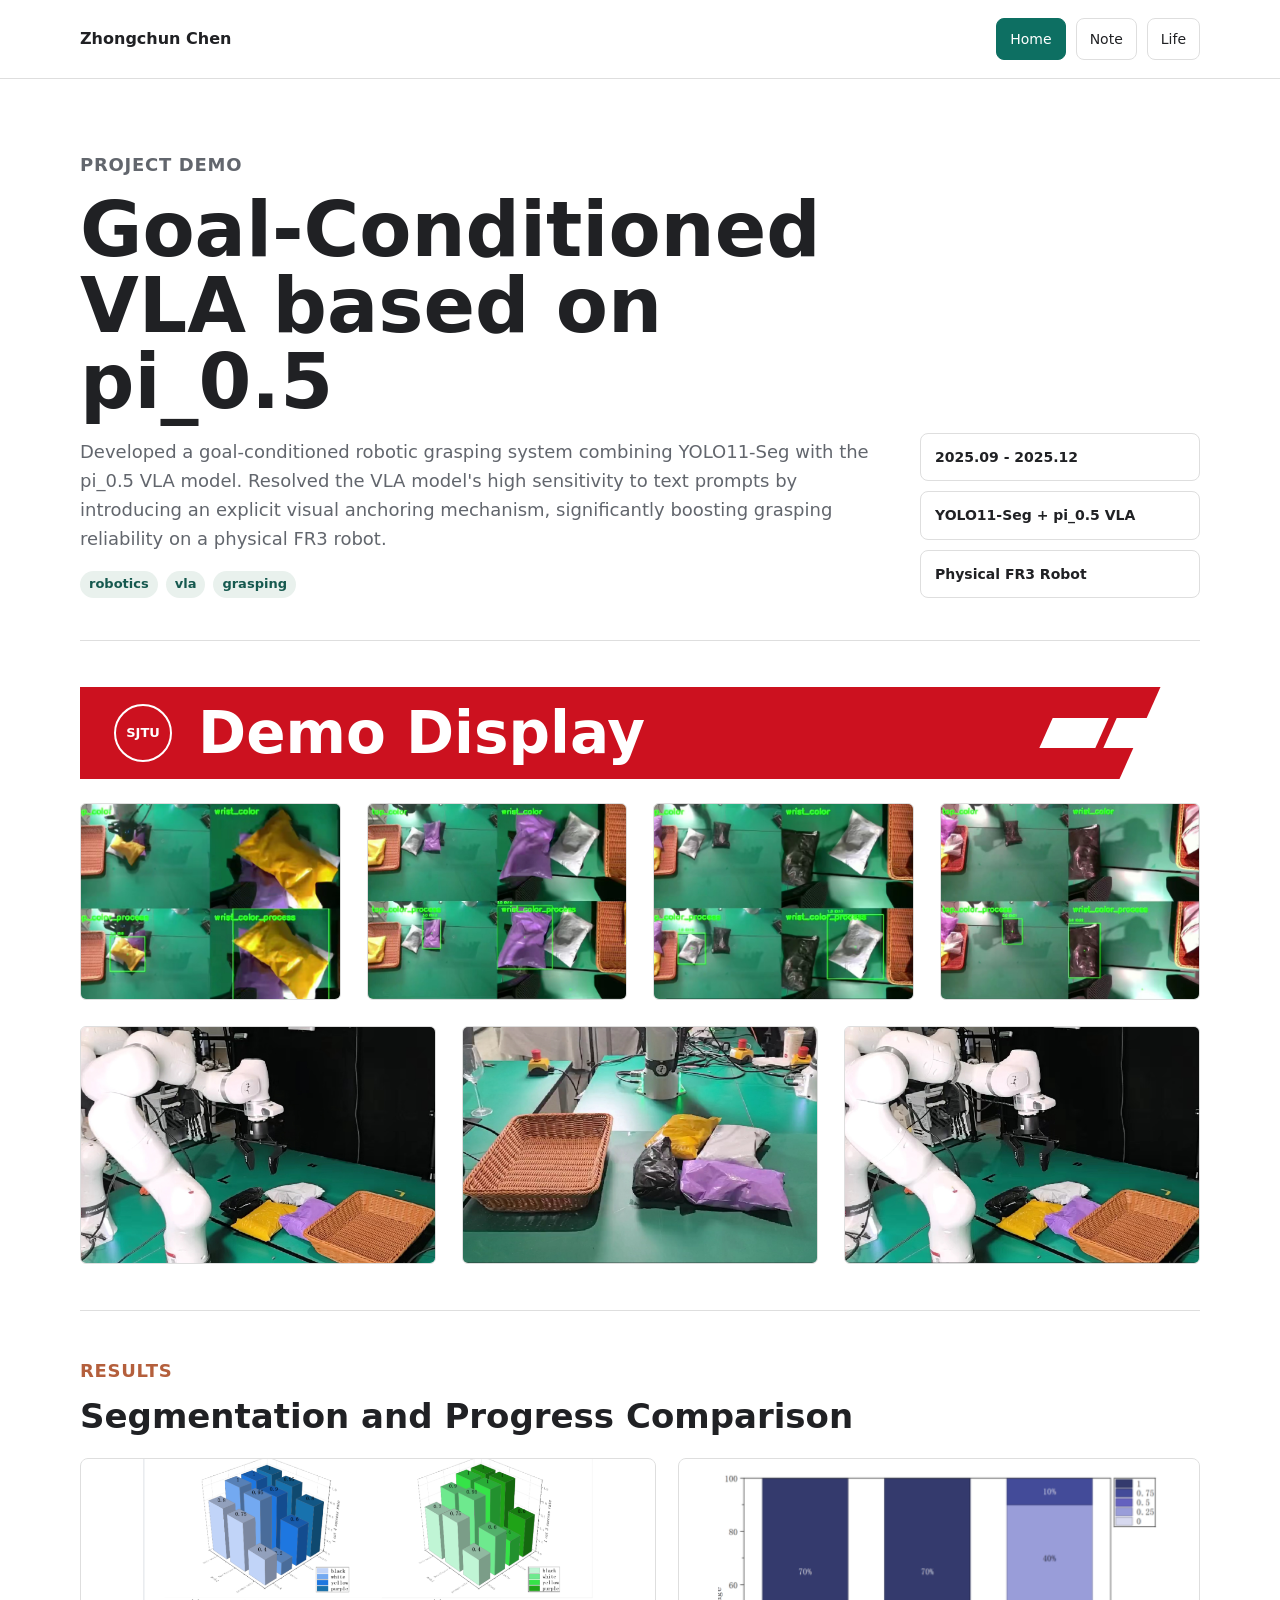
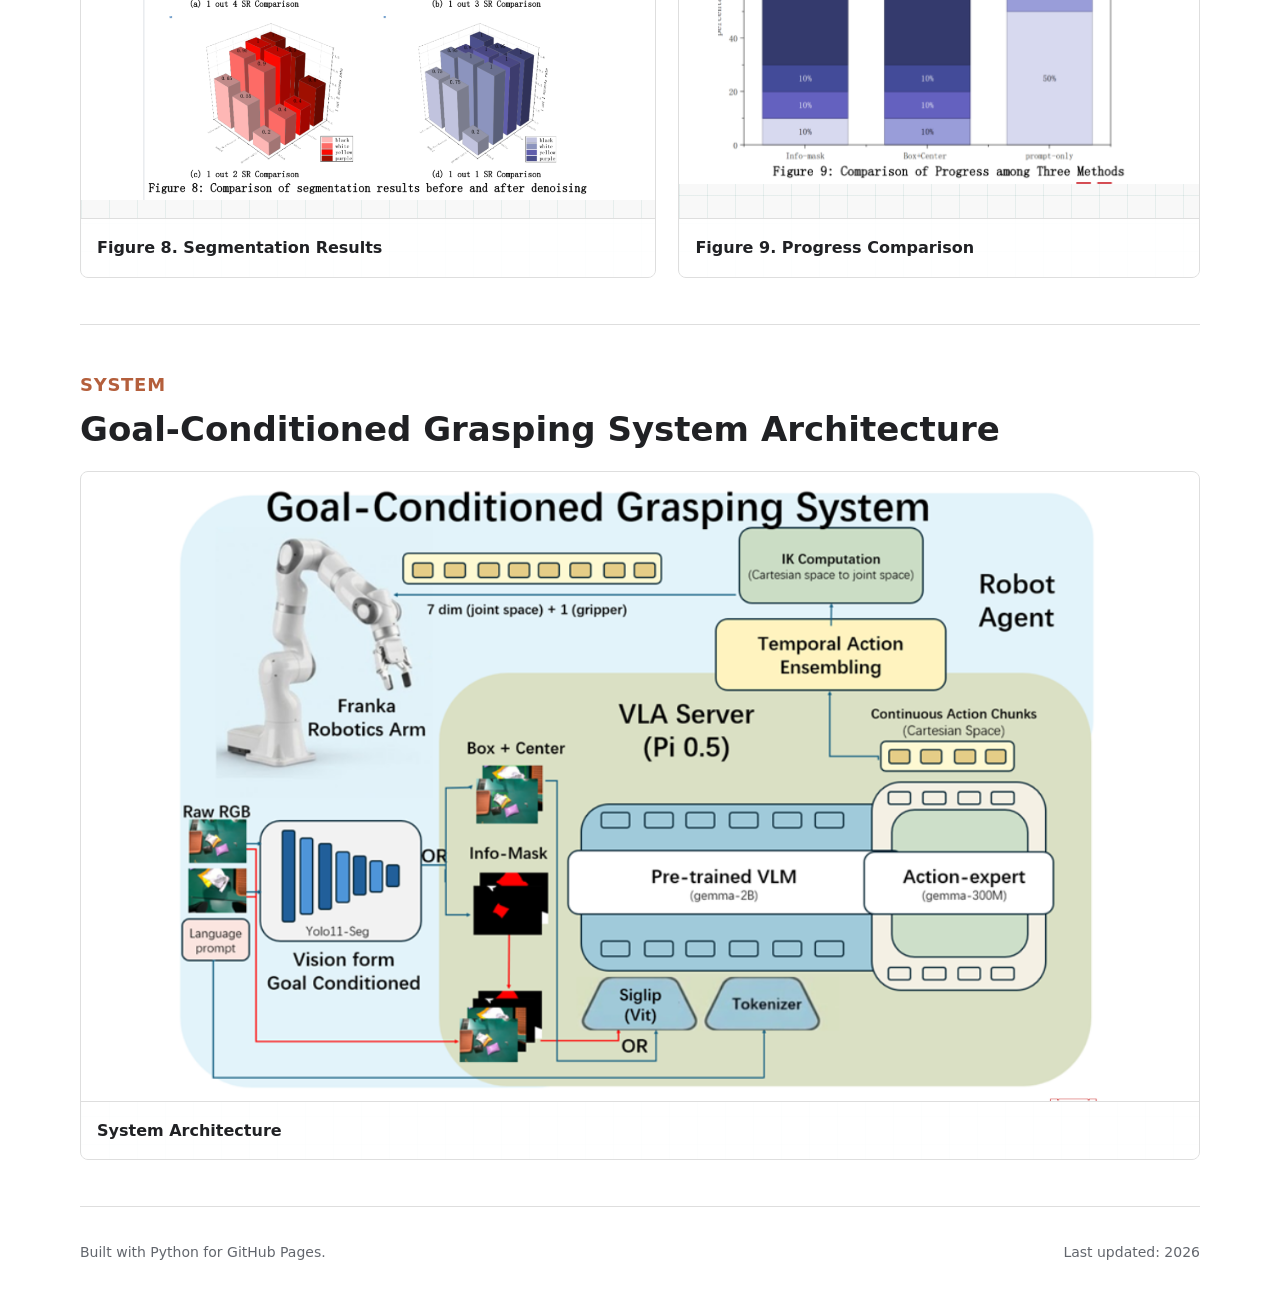
==== reliable_grasp/index.html @ bdb3bb01 "note + reliable_grasp demo" ====
<!DOCTYPE html>
<html lang="en">
<head>
  <meta charset="UTF-8">
  <meta name="viewport" content="width=device-width, initial-scale=1.0">
  <meta name="description" content="Zhongchun Chen personal academic homepage">
  <title>Reliable Grasp | Zhongchun Chen</title>
  <link rel="stylesheet" href="../assets/style.css">
</head>
<body>
  <header class="topbar">
    <a class="brand" href="../index.html">Zhongchun Chen</a>
    <nav><a class="active" href="../index.html">Home</a><a class="" href="../notes.html">Note</a><a class="" href="../life.html">Life</a></nav>
  </header>
  <main>
    
<section class="reliable-hero">
  <div>
    <p class="eyebrow">Project Demo</p>
    <h1>Goal-Conditioned VLA based on pi_0.5</h1>
    <p>Developed a goal-conditioned robotic grasping system combining YOLO11-Seg with the pi_0.5 VLA model. Resolved the VLA model&#x27;s high sensitivity to text prompts by introducing an explicit visual anchoring mechanism, significantly boosting grasping reliability on a physical FR3 robot.</p>
    <div class="item-row"><span class="tag">robotics</span><span class="tag">vla</span><span class="tag">grasping</span></div>
  </div>
  <div class="project-facts" aria-label="Project facts">
    <span>2025.09 - 2025.12</span>
    <span>YOLO11-Seg + pi_0.5 VLA</span>
    <span>Physical FR3 Robot</span>
  </div>
</section>
<section class="demo-showcase">
  <div class="showcase-banner">
    <div class="seal">SJTU</div>
    <h2>Demo Display</h2>
    <div class="banner-mark" aria-hidden="true"><span></span><span></span></div>
  </div>
  <div class="demo-grid">
<article class="demo-card">
  <video class="autoplay-demo" autoplay loop muted playsinline preload="auto" poster="../assets/content/projects/reliable_grasp/demo_01.jpg?v=2" aria-label="Top-view yellow target">
    <source src="../assets/content/projects/reliable_grasp/demo_01.mp4?v=2" type="video/mp4">
    Your browser does not support the video tag.
  </video>
</article>

<article class="demo-card">
  <video class="autoplay-demo" autoplay loop muted playsinline preload="auto" poster="../assets/content/projects/reliable_grasp/demo_02.jpg?v=2" aria-label="Top-view blue target">
    <source src="../assets/content/projects/reliable_grasp/demo_02.mp4?v=2" type="video/mp4">
    Your browser does not support the video tag.
  </video>
</article>

<article class="demo-card">
  <video class="autoplay-demo" autoplay loop muted playsinline preload="auto" poster="../assets/content/projects/reliable_grasp/demo_03.jpg?v=2" aria-label="Top-view white target">
    <source src="../assets/content/projects/reliable_grasp/demo_03.mp4?v=2" type="video/mp4">
    Your browser does not support the video tag.
  </video>
</article>

<article class="demo-card">
  <video class="autoplay-demo" autoplay loop muted playsinline preload="auto" poster="../assets/content/projects/reliable_grasp/demo_04.jpg?v=2" aria-label="Top-view black target">
    <source src="../assets/content/projects/reliable_grasp/demo_04.mp4?v=2" type="video/mp4">
    Your browser does not support the video tag.
  </video>
</article>

<article class="demo-card">
  <video class="autoplay-demo" autoplay loop muted playsinline preload="auto" poster="../assets/content/projects/reliable_grasp/demo_05.jpg?v=2" aria-label="FR3 grasping scene A">
    <source src="../assets/content/projects/reliable_grasp/demo_05.mp4?v=2" type="video/mp4">
    Your browser does not support the video tag.
  </video>
</article>

<article class="demo-card">
  <video class="autoplay-demo" autoplay loop muted playsinline preload="auto" poster="../assets/content/projects/reliable_grasp/demo_06.jpg?v=2" aria-label="FR3 grasping scene B">
    <source src="../assets/content/projects/reliable_grasp/demo_06.mp4?v=2" type="video/mp4">
    Your browser does not support the video tag.
  </video>
</article>

<article class="demo-card">
  <video class="autoplay-demo" autoplay loop muted playsinline preload="auto" poster="../assets/content/projects/reliable_grasp/demo_07.jpg?v=2" aria-label="Full workspace scene">
    <source src="../assets/content/projects/reliable_grasp/demo_07.mp4?v=2" type="video/mp4">
    Your browser does not support the video tag.
  </video>
</article>
</div>
</section>
<section class="result-section">
  <div class="section-heading compact">
    <p class="eyebrow">Results</p>
    <h2>Segmentation and Progress Comparison</h2>
  </div>
  <div class="result-grid">
    <figure class="figure-placeholder large">
      <img src="../assets/content/projects/reliable_grasp/chart_segmentation.png" alt="Segmentation result comparison chart" onerror="this.hidden=true">
      <figcaption>
        <strong>Figure 8. Segmentation Results</strong>
      </figcaption>
    </figure>
    <figure class="figure-placeholder">
      <img src="../assets/content/projects/reliable_grasp/chart_progress.png" alt="Progress comparison chart" onerror="this.hidden=true">
      <figcaption>
        <strong>Figure 9. Progress Comparison</strong>
      </figcaption>
    </figure>
  </div>
</section>
<section class="architecture-section">
  <div class="section-heading compact">
    <p class="eyebrow">System</p>
    <h2>Goal-Conditioned Grasping System Architecture</h2>
  </div>
  <figure class="figure-placeholder architecture-figure">
    <img src="../assets/content/projects/reliable_grasp/system_architecture.png" alt="Goal-conditioned grasping system architecture" onerror="this.hidden=true">
    <figcaption>
      <strong>System Architecture</strong>
    </figcaption>
  </figure>
</section>
<script>
  const playDemos = () => {
    document.querySelectorAll('.autoplay-demo').forEach((video) => {
      video.muted = true;
      video.loop = true;
      video.playsInline = true;
      video.play().catch(() => {});
    });
  };
  document.addEventListener('DOMContentLoaded', playDemos);
  window.addEventListener('load', playDemos);
</script>

  </main>
  <footer>
    <span>Built with Python for GitHub Pages.</span>
    <span>Last updated: 2026</span>
  </footer>
</body>
</html>
---- assets/style.css ----
:root {
  --bg: #ffffff;
  --surface: #ffffff;
  --ink: #202124;
  --muted: #62666d;
  --line: #dedede;
  --accent: #0d6f62;
  --accent-ink: #ffffff;
  --warm: #b45f3c;
  --shadow: none;
}

* {
  box-sizing: border-box;
}

body {
  margin: 0;
  background: #ffffff;
  color: var(--ink);
  font-family: Inter, ui-sans-serif, system-ui, -apple-system, BlinkMacSystemFont, "Segoe UI", sans-serif;
  line-height: 1.6;
}

a {
  color: inherit;
  text-decoration: none;
}

.topbar {
  position: sticky;
  top: 0;
  z-index: 10;
  display: flex;
  align-items: center;
  justify-content: space-between;
  gap: 24px;
  padding: 18px max(24px, calc((100vw - 1120px) / 2));
  background: rgba(255, 255, 255, 0.94);
  border-bottom: 1px solid var(--line);
  backdrop-filter: blur(16px);
}

.brand {
  font-weight: 750;
  letter-spacing: 0;
}

nav {
  display: flex;
  gap: 10px;
  flex-wrap: wrap;
  justify-content: flex-end;
}

nav a,
.button,
.filter-button {
  border: 1px solid var(--line);
  border-radius: 8px;
  padding: 9px 13px;
  font-size: 14px;
  background: #ffffff;
}

nav a.active,
.button.primary,
.filter-button.active {
  background: var(--accent);
  border-color: var(--accent);
  color: var(--accent-ink);
}

main,
footer {
  width: min(1120px, calc(100% - 48px));
  margin: 0 auto;
}

.hero {
  min-height: 520px;
  display: grid;
  grid-template-columns: minmax(260px, 0.55fr) minmax(0, 1.45fr);
  gap: 46px;
  align-items: center;
  padding: 52px 0 42px;
}

.hero-copy h1 {
  margin: 0;
  font-size: clamp(34px, 5vw, 58px);
  line-height: 1.05;
  letter-spacing: 0;
}

.page-hero h1 {
  margin: 0;
  font-size: clamp(42px, 7vw, 92px);
  line-height: 0.96;
  letter-spacing: 0;
}

.intro,
.page-hero p {
  max-width: 760px;
  color: var(--muted);
  font-size: 18px;
}

.contact-line {
  margin: 14px 0 0;
  color: var(--ink);
  font-size: 15px;
  font-weight: 650;
}

.contact-line a {
  color: var(--accent);
}

.eyebrow {
  margin: 0 0 12px;
  color: var(--warm);
  font-size: 18px;
  font-weight: 760;
  letter-spacing: 0.04em;
  text-transform: uppercase;
}

.actions {
  display: flex;
  flex-wrap: wrap;
  gap: 10px;
  margin-top: 28px;
}

.hero-details {
  display: grid;
  grid-template-columns: repeat(2, minmax(0, 1fr));
  gap: 14px;
  margin-top: 22px;
}

.hero-details section {
  min-height: 128px;
  padding: 16px;
  border: 1px solid var(--line);
  border-radius: 8px;
  background: #ffffff;
}

.hero-details h2 {
  margin: 2px 0 6px;
  font-size: 17px;
  line-height: 1.25;
}

.hero-details p {
  margin: 0;
  color: var(--muted);
  font-size: 14px;
}

.hero-details span,
.mini-label {
  color: var(--warm);
  font-size: 12px;
  font-weight: 760;
}

.button {
  display: inline-flex;
  align-items: center;
  justify-content: center;
  min-height: 42px;
  font-weight: 650;
}

.profile-panel {
  background: var(--surface);
  border: 1px solid var(--line);
  border-radius: 8px;
  overflow: hidden;
}

.profile-panel img {
  display: block;
  width: 100%;
  aspect-ratio: 1 / 1;
  object-fit: cover;
  border-bottom: 1px solid var(--line);
  background: #ffffff;
}

.profile-panel div {
  padding: 20px;
}

.profile-panel ul {
  margin: 12px 0 0;
  padding-left: 18px;
  color: var(--muted);
}

.section,
.split-section,
.page-hero,
.filters,
.collection-grid {
  padding: 52px 0;
  border-top: 1px solid var(--line);
}

.collection-list {
  padding-top: 26px;
}

.note-item[hidden] {
  display: none;
}

.section-heading {
  display: flex;
  justify-content: space-between;
  align-items: end;
  gap: 24px;
  margin-bottom: 22px;
}

.section-heading h2 {
  margin: 0;
  font-size: 34px;
  line-height: 1.1;
}

.section-heading.compact {
  display: block;
}

.stack {
  display: grid;
  gap: 16px;
}

.media-item {
  display: grid;
  grid-template-columns: 270px minmax(0, 1fr);
  gap: 24px;
  padding: 18px;
  background: var(--surface);
  border: 1px solid var(--line);
  border-radius: 8px;
}

.media-item img {
  width: 100%;
  aspect-ratio: 16 / 10;
  object-fit: cover;
  border-radius: 6px;
  border: 1px solid var(--line);
}

.media-item h3,
.timeline-item h3,
.collection-card h2 {
  margin: 4px 0 8px;
  line-height: 1.25;
}

.media-item h3 a:hover {
  color: var(--accent);
}

.media-item p,
.timeline-item p,
.collection-card p {
  margin: 0;
  color: var(--muted);
}

.item-meta,
.date {
  color: var(--warm);
  font-size: 13px;
  font-weight: 720;
}

.item-row {
  display: flex;
  flex-wrap: wrap;
  gap: 8px;
  margin-top: 14px;
}

.tag {
  display: inline-flex;
  align-items: center;
  min-height: 26px;
  padding: 3px 9px;
  border-radius: 999px;
  background: #e9f1ed;
  color: #16594f;
  font-size: 13px;
  font-weight: 620;
}

.text-link {
  color: var(--accent);
  font-weight: 720;
}

.split-section {
  display: grid;
  grid-template-columns: repeat(2, minmax(0, 1fr));
  gap: 42px;
}

.timeline {
  display: grid;
  gap: 14px;
}

.timeline-item {
  display: grid;
  grid-template-columns: 118px minmax(0, 1fr);
  gap: 18px;
  padding: 18px 0;
  border-top: 1px solid var(--line);
}

.subtitle {
  color: var(--ink);
  font-weight: 650;
}

.page-hero {
  padding-top: 82px;
}

.filters {
  position: relative;
  padding-bottom: 24px;
}

.filter-button {
  cursor: pointer;
}

.filter-summary {
  display: flex;
  align-items: center;
  flex-wrap: wrap;
  gap: 10px;
}

.filter-summary span {
  color: var(--muted);
  font-size: 14px;
}

.filter-toggle {
  min-height: 42px;
  padding: 9px 14px;
  border: 1px solid var(--accent);
  border-radius: 8px;
  background: var(--accent);
  color: var(--accent-ink);
  cursor: pointer;
  font-size: 14px;
  font-weight: 720;
}

.filter-panel {
  position: absolute;
  z-index: 8;
  top: 104px;
  left: 0;
  width: min(760px, 100%);
  max-height: 360px;
  overflow-y: auto;
  padding: 16px;
  border: 1px solid var(--line);
  border-radius: 8px;
  background: #ffffff;
  box-shadow: 0 18px 45px rgba(32, 33, 36, 0.12);
}

.filter-group {
  display: grid;
  grid-template-columns: 34px minmax(0, 1fr);
  gap: 10px;
  padding: 10px 0;
  border-top: 1px solid var(--line);
}

.filter-group:first-child {
  border-top: 0;
  padding-top: 0;
}

.filter-letter {
  color: var(--warm);
  font-size: 13px;
  font-weight: 820;
}

.filter-options {
  display: flex;
  flex-wrap: wrap;
  gap: 8px;
}

.reset-filter {
  min-height: 36px;
}

.collection-grid {
  display: grid;
  grid-template-columns: repeat(2, minmax(0, 1fr));
  gap: 16px;
  padding-top: 28px;
}

.collection-card {
  min-height: 210px;
  padding: 22px;
  background: var(--surface);
  border: 1px solid var(--line);
  border-radius: 8px;
}

footer {
  display: flex;
  justify-content: space-between;
  gap: 18px;
  padding: 34px 0 46px;
  color: var(--muted);
  font-size: 14px;
  border-top: 1px solid var(--line);
}

.content-page {
  width: min(860px, calc(100% - 48px));
  padding: 48px 0 72px;
}

.content-body {
  margin-top: 28px;
}

.content-body h1,
.content-body h2,
.content-body h3 {
  line-height: 1.2;
}

.content-body p,
.content-body li {
  color: var(--ink);
  font-size: 17px;
}

.content-body img {
  max-width: 100%;
  border: 1px solid var(--line);
  border-radius: 8px;
}

.content-body pre {
  overflow-x: auto;
  padding: 16px;
  border: 1px solid var(--line);
  border-radius: 8px;
  background: #f7f7f7;
}

.project-hero {
  padding-bottom: 38px;
}

.reliable-hero {
  display: grid;
  grid-template-columns: minmax(0, 1fr) 280px;
  gap: 34px;
  align-items: end;
  padding: 72px 0 42px;
}

.reliable-hero h1 {
  max-width: 920px;
  margin: 0;
  font-size: clamp(40px, 6vw, 76px);
  line-height: 1;
  letter-spacing: 0;
}

.reliable-hero p {
  max-width: 820px;
  color: var(--muted);
  font-size: 18px;
}

.project-facts {
  display: grid;
  gap: 10px;
}

.project-facts span {
  display: block;
  padding: 12px 14px;
  border: 1px solid var(--line);
  border-radius: 8px;
  color: var(--ink);
  font-size: 14px;
  font-weight: 720;
  background: #ffffff;
}

.demo-showcase,
.result-section,
.architecture-section {
  padding: 46px 0;
  border-top: 1px solid var(--line);
}

.showcase-banner {
  position: relative;
  display: flex;
  align-items: center;
  gap: 26px;
  min-height: 92px;
  margin-bottom: 24px;
  padding: 16px 34px;
  overflow: hidden;
  color: #ffffff;
  background: #cc111f;
}

.showcase-banner::after {
  content: "";
  position: absolute;
  right: -32px;
  top: 0;
  width: 92px;
  height: 100%;
  background: #ffffff;
  transform: skewX(-24deg);
}

.showcase-banner h2 {
  position: relative;
  z-index: 1;
  margin: 0;
  font-size: clamp(34px, 5vw, 58px);
  line-height: 1;
}

.seal {
  position: relative;
  z-index: 1;
  display: grid;
  place-items: center;
  width: 58px;
  height: 58px;
  border: 2px solid #ffffff;
  border-radius: 50%;
  font-size: 13px;
  font-weight: 820;
}

.banner-mark {
  position: relative;
  z-index: 1;
  display: flex;
  gap: 8px;
  margin-left: auto;
}

.banner-mark span {
  display: block;
  width: 56px;
  height: 30px;
  background: #ffffff;
  transform: skewX(-24deg);
}

.demo-grid {
  display: grid;
  grid-template-columns: repeat(12, minmax(0, 1fr));
  gap: 26px;
}

.demo-card {
  position: relative;
  min-height: 188px;
  overflow: hidden;
  border: 1px solid var(--line);
  border-radius: 6px;
  background: #f7f7f7;
}

.demo-card:nth-child(-n+4) {
  grid-column: span 3;
}

.demo-card:nth-child(n+5) {
  grid-column: span 4;
  min-height: 236px;
}

.demo-card video {
  display: block;
  width: 100%;
  height: 100%;
  min-height: inherit;
  object-fit: cover;
  background: #000000;
}

.figure-placeholder code {
  max-width: 100%;
  overflow-wrap: anywhere;
  color: var(--muted);
  font-size: 12px;
}

.result-grid {
  display: grid;
  grid-template-columns: minmax(0, 1.05fr) minmax(320px, 0.95fr);
  gap: 22px;
}

.figure-placeholder {
  position: relative;
  display: grid;
  min-height: 340px;
  margin: 0;
  overflow: hidden;
  border: 1px solid var(--line);
  border-radius: 8px;
  background: #f8f8f8;
}

.figure-placeholder.large {
  min-height: 420px;
}

.architecture-figure {
  min-height: 500px;
}

.figure-placeholder::before {
  content: "";
  position: absolute;
  inset: 0;
  background:
    linear-gradient(90deg, rgba(13, 111, 98, 0.08) 1px, transparent 1px),
    linear-gradient(rgba(13, 111, 98, 0.08) 1px, transparent 1px);
  background-size: 28px 28px;
}

.figure-placeholder img {
  position: relative;
  z-index: 1;
  aspect-ratio: 16 / 9;
  width: 100%;
  height: 100%;
  object-fit: contain;
  background: #ffffff;
}

.figure-placeholder figcaption {
  position: relative;
  z-index: 2;
  align-self: end;
  display: grid;
  gap: 4px;
  padding: 16px;
  border-top: 1px solid var(--line);
  background: rgba(255, 255, 255, 0.94);
}

.figure-placeholder figcaption strong {
  color: var(--ink);
  font-size: 16px;
}

@media (max-width: 820px) {
  .topbar {
    align-items: flex-start;
    flex-direction: column;
  }

  nav {
    justify-content: flex-start;
  }

  .hero,
  .media-item,
  .hero-details,
  .split-section,
  .collection-grid,
  .timeline-item,
  .reliable-hero,
  .result-grid {
    grid-template-columns: 1fr;
  }

  .hero {
    min-height: auto;
    padding-top: 42px;
  }

  .section-heading {
    display: block;
  }

  .filter-panel {
    position: static;
    width: 100%;
    margin-top: 12px;
  }

  .demo-card:nth-child(n) {
    grid-column: span 12;
  }

  .showcase-banner {
    padding: 16px 18px;
  }

  .banner-mark {
    display: none;
  }

  footer {
    flex-direction: column;
  }
}
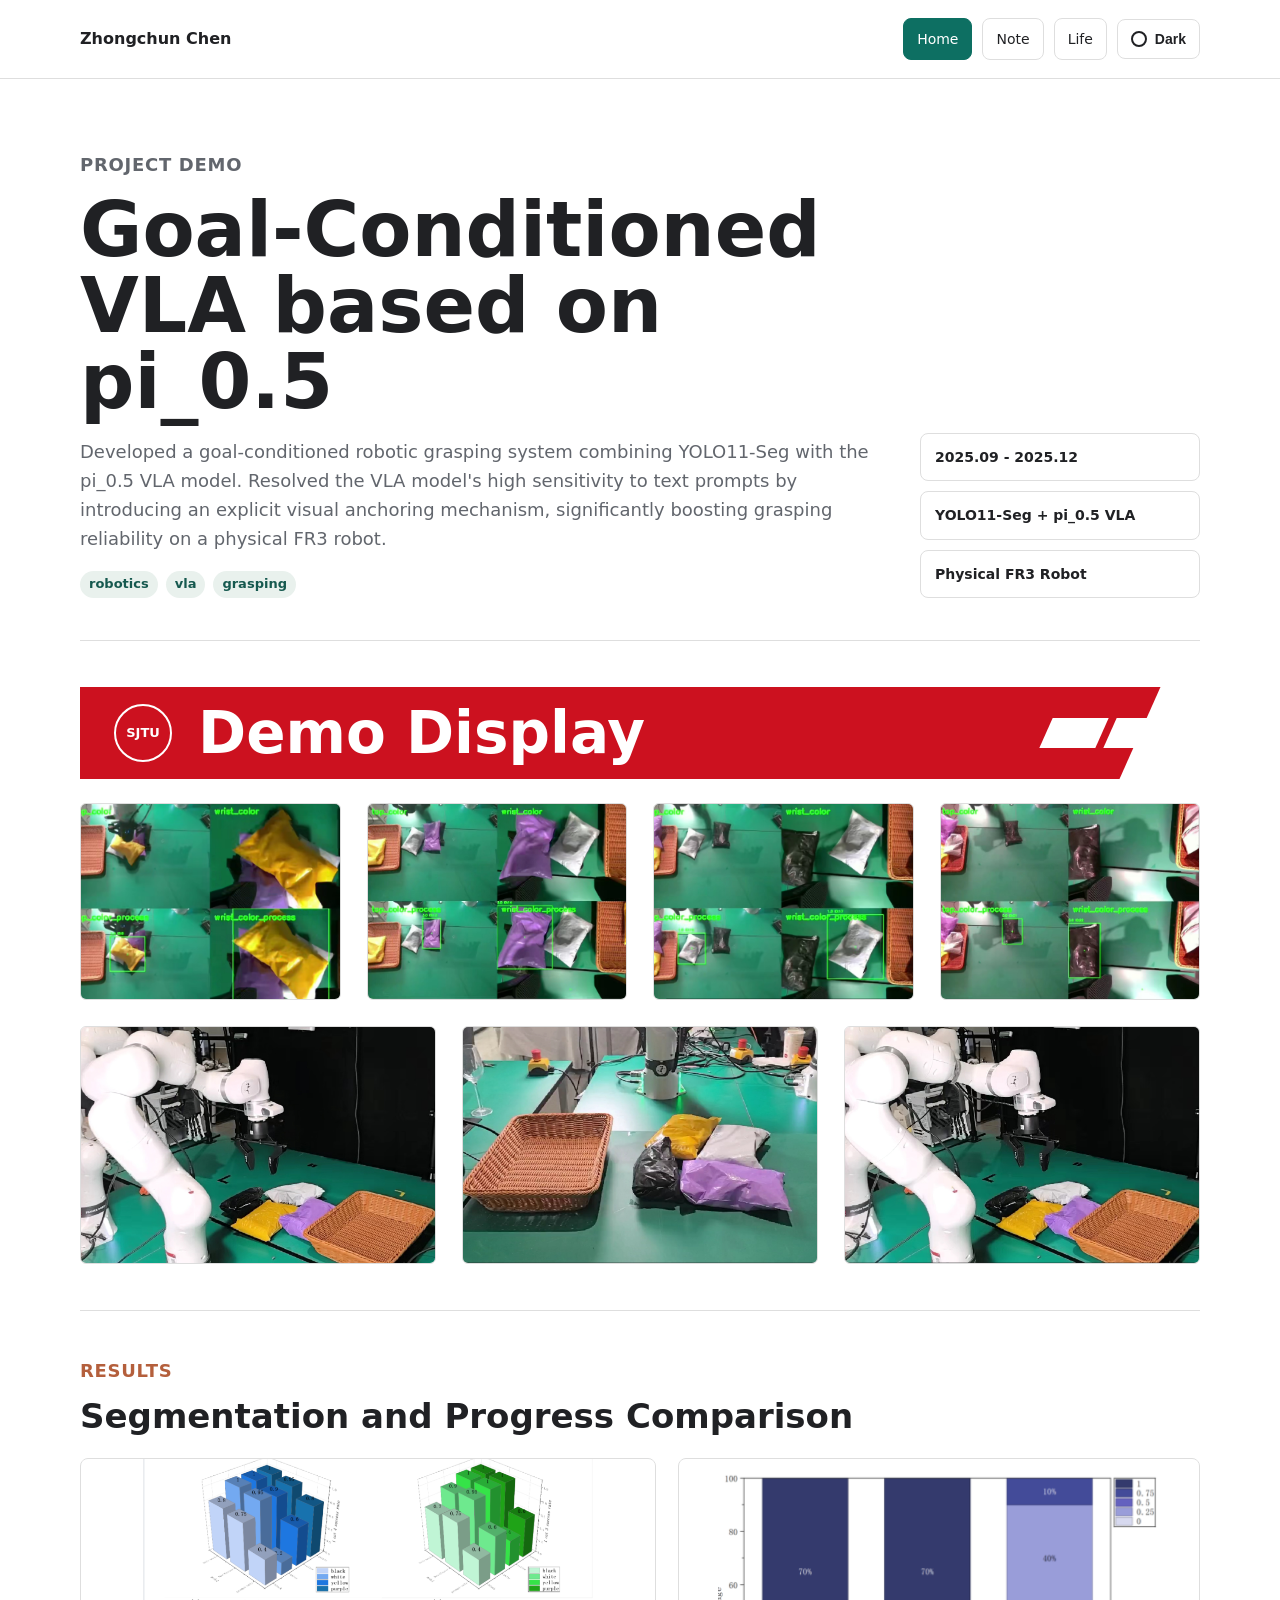
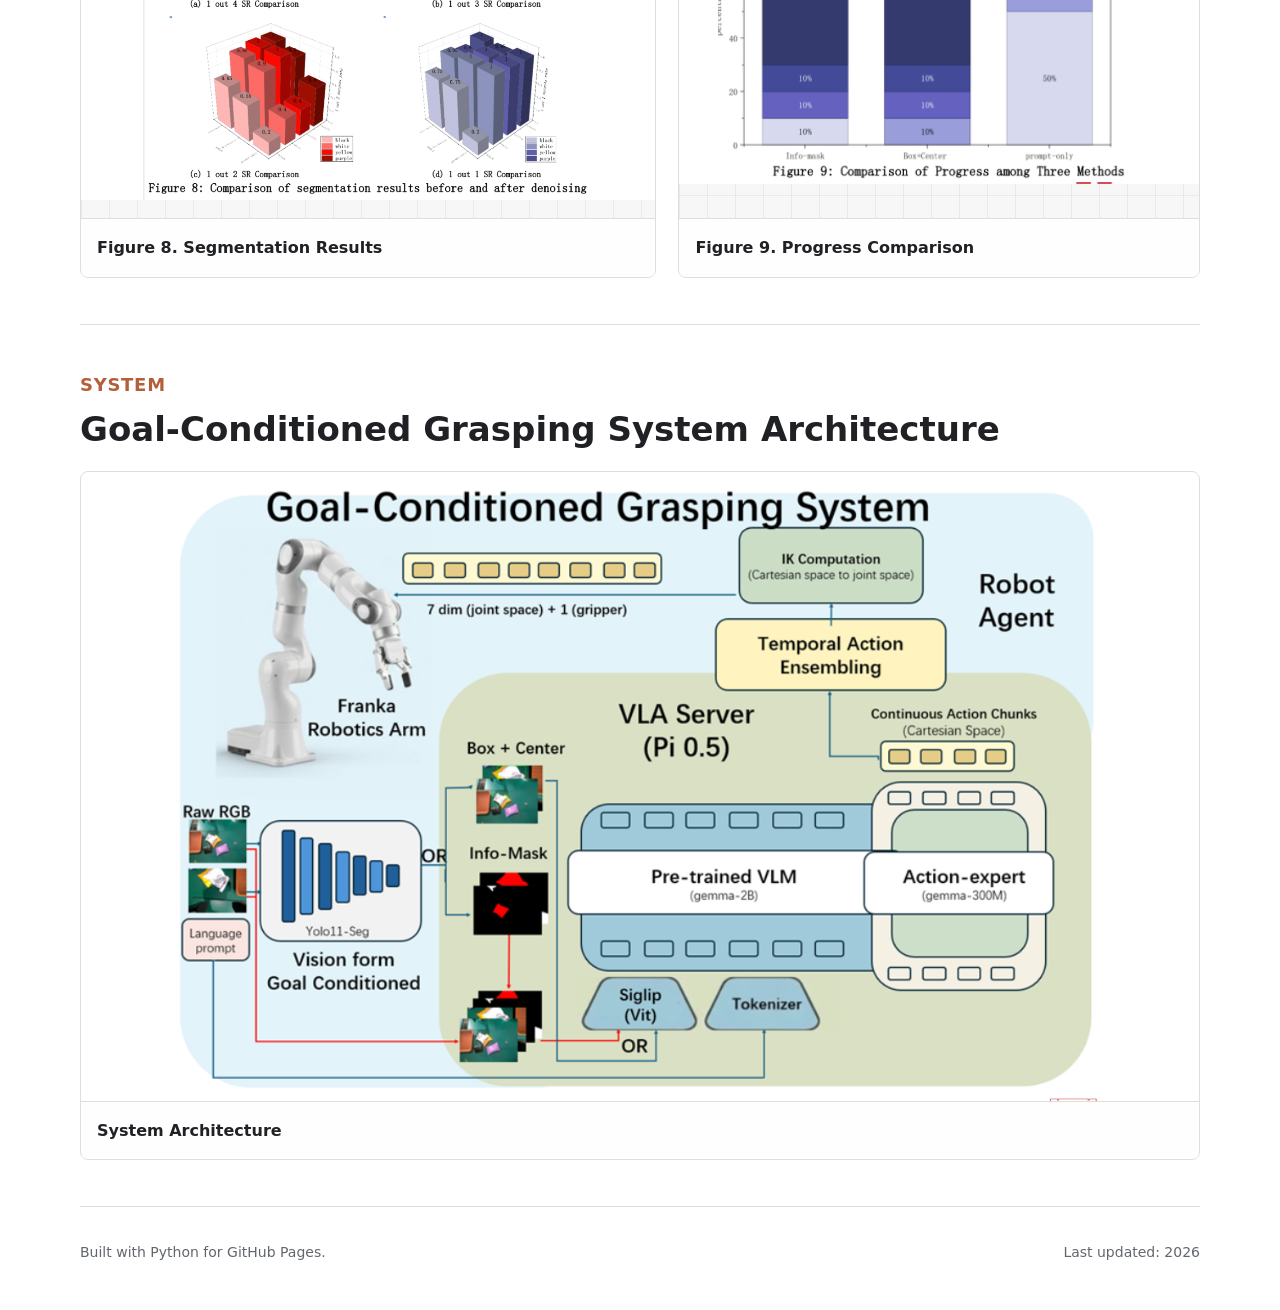
==== commit 1c0202d5: "Add light and dark theme toggle" ====
--- a/reliable_grasp/index.html
+++ b/reliable_grasp/index.html
@@ -3,17 +3,101 @@
 <head>
   <meta charset="UTF-8">
   <meta name="viewport" content="width=device-width, initial-scale=1.0">
+  <meta name="color-scheme" content="light dark">
   <meta name="description" content="Zhongchun Chen personal academic homepage">
   <title>Reliable Grasp | Zhongchun Chen</title>
-  <link rel="stylesheet" href="../assets/style.css">
+  <link rel="stylesheet" href="../assets/style.css?v=4">
+  <script>
+    (() => {
+      const savedTheme = localStorage.getItem('theme');
+      const prefersDark = window.matchMedia('(prefers-color-scheme: dark)').matches;
+      document.documentElement.dataset.theme = savedTheme || (prefersDark ? 'dark' : 'light');
+    })();
+  </script>
 </head>
 <body>
   <header class="topbar">
     <a class="brand" href="../index.html">Zhongchun Chen</a>
-    <nav><a class="active" href="../index.html">Home</a><a class="" href="../notes.html">Note</a><a class="" href="../life.html">Life</a></nav>
+    <div class="topbar-actions">
+      <nav><a class="active" href="../index.html">Home</a><a class="" href="../notes.html">Note</a><a class="" href="../life.html">Life</a></nav>
+      <button class="theme-toggle" type="button" aria-label="Switch color theme" aria-pressed="false">
+        <span class="theme-toggle-icon" aria-hidden="true"></span>
+        <span class="theme-toggle-text">Dark</span>
+      </button>
+    </div>
   </header>
   <main>
     
+<style>
+  main {
+    width: min(1120px, calc(100% - 48px));
+  }
+  .reliable-hero {
+    display: grid;
+    grid-template-columns: minmax(0, 1fr) 280px;
+    gap: 34px;
+    align-items: end;
+    padding: 72px 0 42px;
+  }
+  .demo-showcase,
+  .result-section,
+  .architecture-section {
+    padding: 46px 0;
+    border-top: 1px solid var(--line);
+  }
+  .showcase-banner {
+    display: flex;
+    align-items: center;
+    gap: 26px;
+    min-height: 92px;
+    margin-bottom: 24px;
+    padding: 16px 34px;
+    color: #ffffff;
+    background: #cc111f;
+  }
+  .demo-grid {
+    display: grid;
+    grid-template-columns: repeat(12, minmax(0, 1fr));
+    gap: 26px;
+  }
+  .demo-card {
+    position: relative;
+    min-height: 188px;
+    overflow: hidden;
+    border: 1px solid var(--line);
+    border-radius: 6px;
+    background: #000000;
+  }
+  .demo-card:nth-child(-n+4) {
+    grid-column: span 3;
+  }
+  .demo-card:nth-child(n+5) {
+    grid-column: span 4;
+    min-height: 236px;
+  }
+  .demo-card video {
+    display: block;
+    width: 100%;
+    height: 100%;
+    min-height: inherit;
+    object-fit: cover;
+    background: #000000;
+  }
+  .result-grid {
+    display: grid;
+    grid-template-columns: minmax(0, 1.05fr) minmax(320px, 0.95fr);
+    gap: 22px;
+  }
+  @media (max-width: 820px) {
+    .reliable-hero,
+    .result-grid {
+      grid-template-columns: 1fr;
+    }
+    .demo-card:nth-child(n) {
+      grid-column: span 12;
+    }
+  }
+</style>
 <section class="reliable-hero">
   <div>
     <p class="eyebrow">Project Demo</p>
@@ -134,5 +218,27 @@
     <span>Built with Python for GitHub Pages.</span>
     <span>Last updated: 2026</span>
   </footer>
+  <script>
+    (() => {
+      const toggle = document.querySelector('.theme-toggle');
+      const label = document.querySelector('.theme-toggle-text');
+      const root = document.documentElement;
+
+      const applyTheme = (theme) => {
+        root.dataset.theme = theme;
+        localStorage.setItem('theme', theme);
+        const isDark = theme === 'dark';
+        if (toggle) toggle.setAttribute('aria-pressed', String(isDark));
+        if (label) label.textContent = isDark ? 'Light' : 'Dark';
+      };
+
+      applyTheme(root.dataset.theme || 'light');
+      if (toggle) {
+        toggle.addEventListener('click', () => {
+          applyTheme(root.dataset.theme === 'dark' ? 'light' : 'dark');
+        });
+      }
+    })();
+  </script>
 </body>
 </html>
--- a/assets/style.css
+++ b/assets/style.css
@@ -1,13 +1,40 @@
 :root {
   --bg: #ffffff;
   --surface: #ffffff;
+  --surface-raised: #ffffff;
   --ink: #202124;
   --muted: #62666d;
   --line: #dedede;
   --accent: #0d6f62;
   --accent-ink: #ffffff;
   --warm: #b45f3c;
+  --tag-bg: #e9f1ed;
+  --tag-ink: #16594f;
+  --panel-bg: #f7f7f7;
+  --topbar-bg: rgba(255, 255, 255, 0.94);
+  --overlay-bg: rgba(255, 255, 255, 0.94);
+  --grid-line: rgba(13, 111, 98, 0.08);
+  --focus-ring: rgba(13, 111, 98, 0.22);
   --shadow: none;
+}
+
+[data-theme="dark"] {
+  --bg: #111315;
+  --surface: #171a1d;
+  --surface-raised: #1e2226;
+  --ink: #f1f3f4;
+  --muted: #b4bac2;
+  --line: #343a40;
+  --accent: #35c4ac;
+  --accent-ink: #06110f;
+  --warm: #e2a074;
+  --tag-bg: #18372f;
+  --tag-ink: #9ee8d6;
+  --panel-bg: #15181b;
+  --topbar-bg: rgba(17, 19, 21, 0.9);
+  --overlay-bg: rgba(23, 26, 29, 0.94);
+  --grid-line: rgba(53, 196, 172, 0.12);
+  --focus-ring: rgba(53, 196, 172, 0.3);
 }
 
 * {
@@ -16,7 +43,7 @@
 
 body {
   margin: 0;
-  background: #ffffff;
+  background: var(--bg);
   color: var(--ink);
   font-family: Inter, ui-sans-serif, system-ui, -apple-system, BlinkMacSystemFont, "Segoe UI", sans-serif;
   line-height: 1.6;
@@ -36,7 +63,7 @@
   justify-content: space-between;
   gap: 24px;
   padding: 18px max(24px, calc((100vw - 1120px) / 2));
-  background: rgba(255, 255, 255, 0.94);
+  background: var(--topbar-bg);
   border-bottom: 1px solid var(--line);
   backdrop-filter: blur(16px);
 }
@@ -53,14 +80,24 @@
   justify-content: flex-end;
 }
 
+.topbar-actions {
+  display: flex;
+  align-items: center;
+  gap: 10px;
+  flex-wrap: wrap;
+  justify-content: flex-end;
+}
+
 nav a,
 .button,
-.filter-button {
+.filter-button,
+.theme-toggle {
   border: 1px solid var(--line);
   border-radius: 8px;
   padding: 9px 13px;
   font-size: 14px;
-  background: #ffffff;
+  background: var(--surface);
+  color: var(--ink);
 }
 
 nav a.active,
@@ -69,6 +106,34 @@
   background: var(--accent);
   border-color: var(--accent);
   color: var(--accent-ink);
+}
+
+.theme-toggle {
+  display: inline-flex;
+  align-items: center;
+  gap: 8px;
+  min-height: 40px;
+  cursor: pointer;
+  font-weight: 650;
+}
+
+.theme-toggle-icon {
+  position: relative;
+  width: 16px;
+  height: 16px;
+  border: 2px solid currentColor;
+  border-radius: 50%;
+}
+
+[data-theme="dark"] .theme-toggle-icon {
+  background: currentColor;
+  box-shadow: inset -5px 0 0 var(--surface);
+}
+
+a:focus-visible,
+button:focus-visible {
+  outline: 3px solid var(--focus-ring);
+  outline-offset: 2px;
 }
 
 main,
@@ -146,7 +211,7 @@
   padding: 16px;
   border: 1px solid var(--line);
   border-radius: 8px;
-  background: #ffffff;
+  background: var(--surface);
 }
 
 .hero-details h2 {
@@ -189,7 +254,7 @@
   aspect-ratio: 1 / 1;
   object-fit: cover;
   border-bottom: 1px solid var(--line);
-  background: #ffffff;
+  background: var(--surface-raised);
 }
 
 .profile-panel div {
@@ -298,8 +363,8 @@
   min-height: 26px;
   padding: 3px 9px;
   border-radius: 999px;
-  background: #e9f1ed;
-  color: #16594f;
+  background: var(--tag-bg);
+  color: var(--tag-ink);
   font-size: 13px;
   font-weight: 620;
 }
@@ -381,8 +446,8 @@
   padding: 16px;
   border: 1px solid var(--line);
   border-radius: 8px;
-  background: #ffffff;
-  box-shadow: 0 18px 45px rgba(32, 33, 36, 0.12);
+  background: var(--surface-raised);
+  box-shadow: 0 18px 45px rgba(0, 0, 0, 0.2);
 }
 
 .filter-group {
@@ -471,7 +536,7 @@
   padding: 16px;
   border: 1px solid var(--line);
   border-radius: 8px;
-  background: #f7f7f7;
+  background: var(--panel-bg);
 }
 
 .project-hero {
@@ -513,7 +578,7 @@
   color: var(--ink);
   font-size: 14px;
   font-weight: 720;
-  background: #ffffff;
+  background: var(--surface);
 }
 
 .demo-showcase,
@@ -596,7 +661,7 @@
   overflow: hidden;
   border: 1px solid var(--line);
   border-radius: 6px;
-  background: #f7f7f7;
+  background: var(--panel-bg);
 }
 
 .demo-card:nth-child(-n+4) {
@@ -638,7 +703,7 @@
   overflow: hidden;
   border: 1px solid var(--line);
   border-radius: 8px;
-  background: #f8f8f8;
+  background: var(--panel-bg);
 }
 
 .figure-placeholder.large {
@@ -654,8 +719,8 @@
   position: absolute;
   inset: 0;
   background:
-    linear-gradient(90deg, rgba(13, 111, 98, 0.08) 1px, transparent 1px),
-    linear-gradient(rgba(13, 111, 98, 0.08) 1px, transparent 1px);
+    linear-gradient(90deg, var(--grid-line) 1px, transparent 1px),
+    linear-gradient(var(--grid-line) 1px, transparent 1px);
   background-size: 28px 28px;
 }
 
@@ -666,7 +731,7 @@
   width: 100%;
   height: 100%;
   object-fit: contain;
-  background: #ffffff;
+  background: var(--surface);
 }
 
 .figure-placeholder figcaption {
@@ -677,7 +742,7 @@
   gap: 4px;
   padding: 16px;
   border-top: 1px solid var(--line);
-  background: rgba(255, 255, 255, 0.94);
+  background: var(--overlay-bg);
 }
 
 .figure-placeholder figcaption strong {
@@ -689,6 +754,10 @@
   .topbar {
     align-items: flex-start;
     flex-direction: column;
+  }
+
+  .topbar-actions {
+    justify-content: flex-start;
   }
 
   nav {
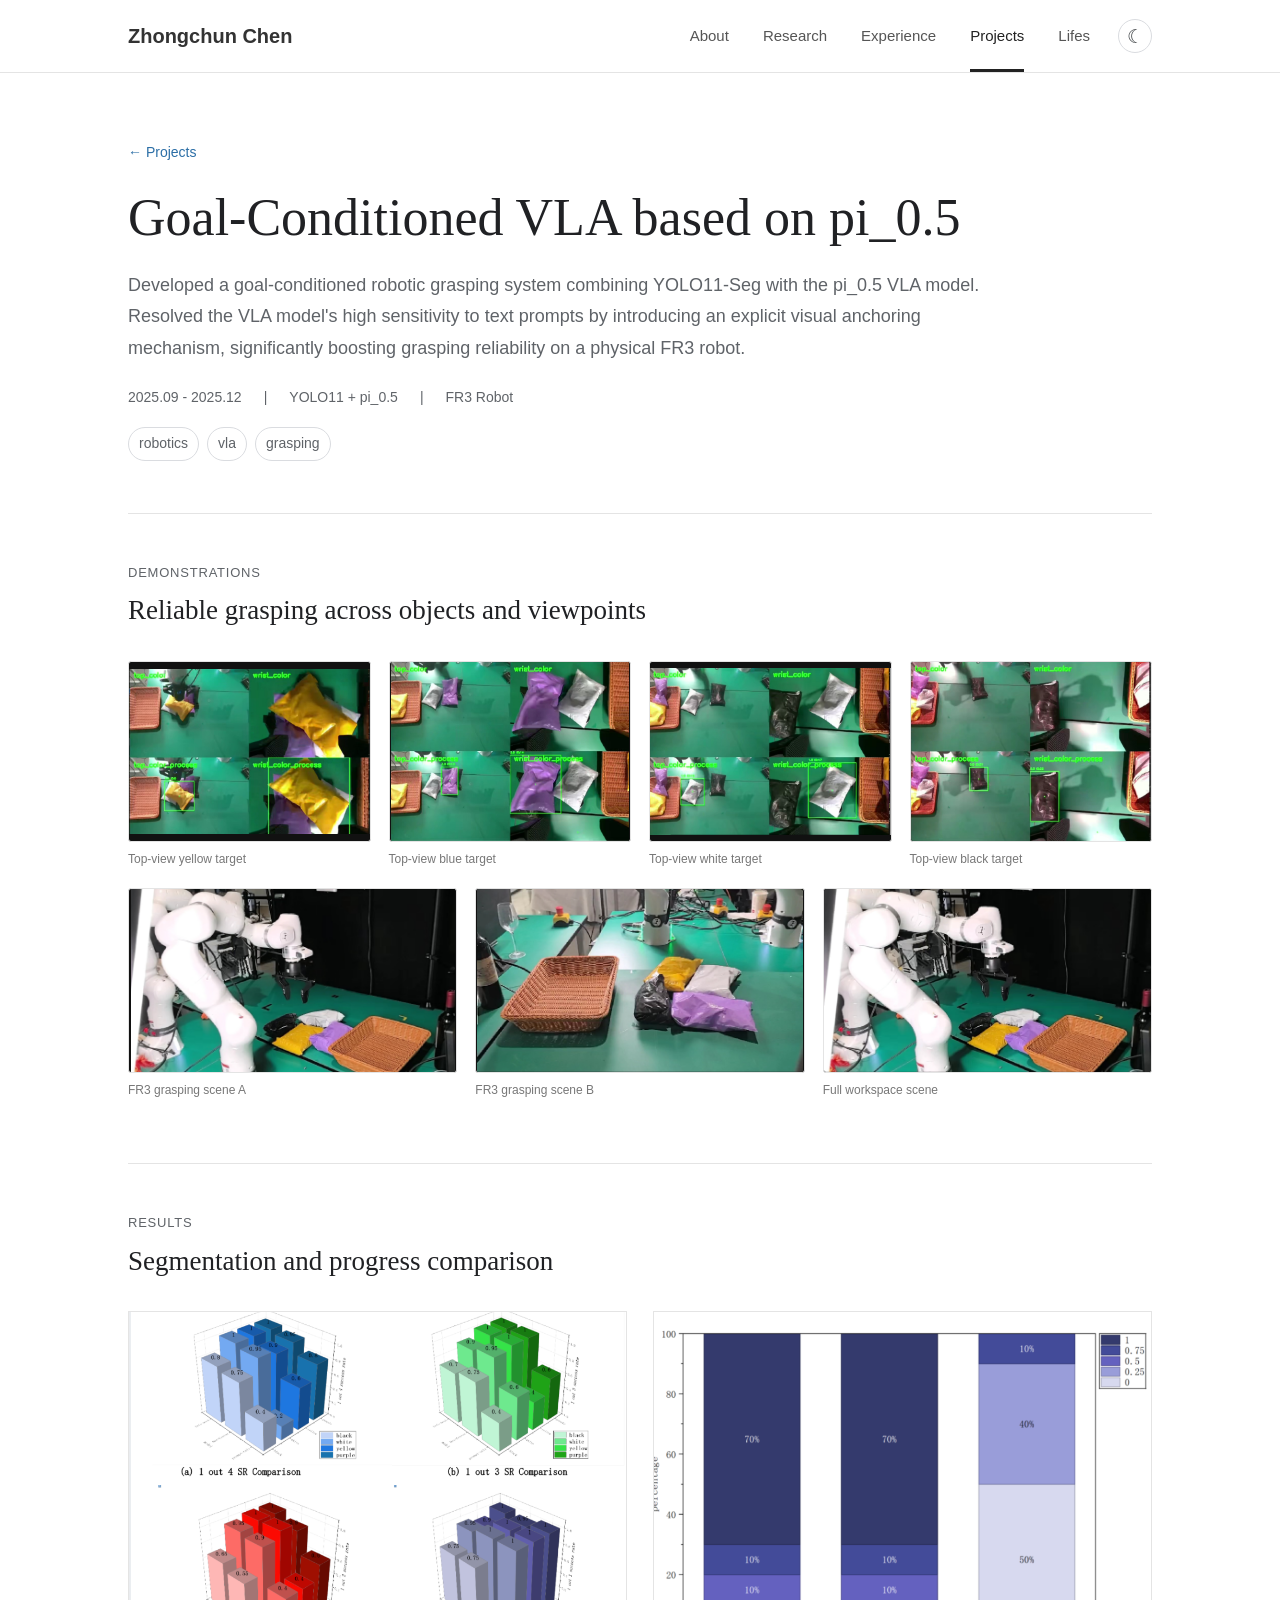
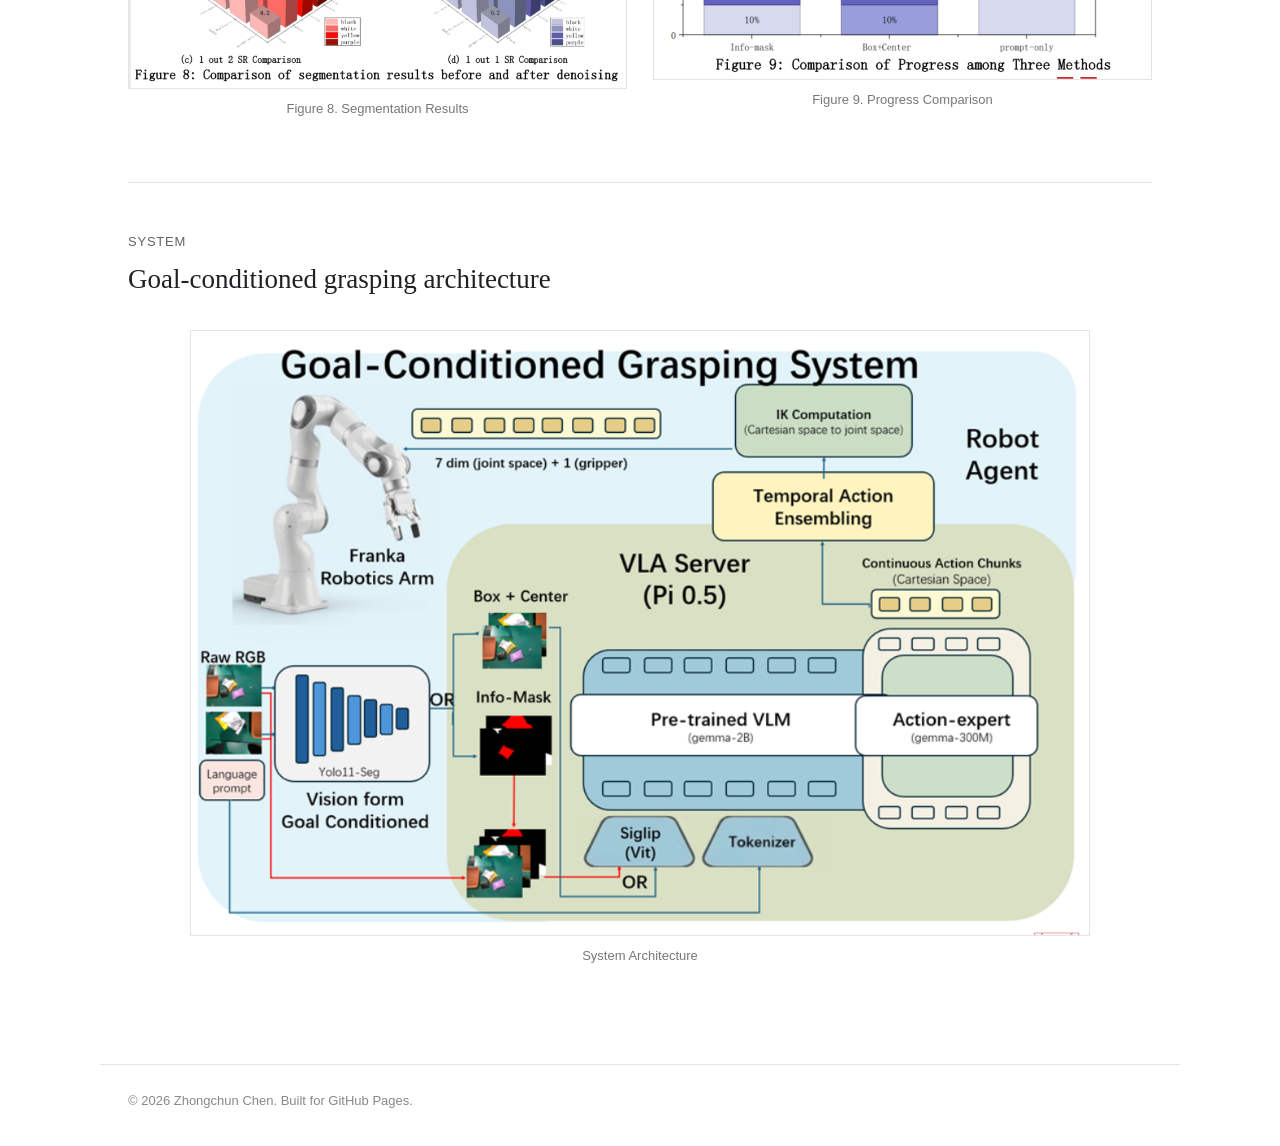
==== commit 27e56f0b: "refactor: refactor my homepage, include style and contents" ====
--- a/reliable_grasp/index.html
+++ b/reliable_grasp/index.html
@@ -1,244 +1,17 @@
-<!DOCTYPE html>
-<html lang="en">
-<head>
-  <meta charset="UTF-8">
-  <meta name="viewport" content="width=device-width, initial-scale=1.0">
-  <meta name="color-scheme" content="light dark">
-  <meta name="description" content="Zhongchun Chen personal academic homepage">
-  <title>Reliable Grasp | Zhongchun Chen</title>
-  <link rel="stylesheet" href="../assets/style.css?v=4">
-  <script>
-    (() => {
-      const savedTheme = localStorage.getItem('theme');
-      const prefersDark = window.matchMedia('(prefers-color-scheme: dark)').matches;
-      document.documentElement.dataset.theme = savedTheme || (prefersDark ? 'dark' : 'light');
-    })();
-  </script>
-</head>
-<body>
-  <header class="topbar">
-    <a class="brand" href="../index.html">Zhongchun Chen</a>
-    <div class="topbar-actions">
-      <nav><a class="active" href="../index.html">Home</a><a class="" href="../notes.html">Note</a><a class="" href="../life.html">Life</a></nav>
-      <button class="theme-toggle" type="button" aria-label="Switch color theme" aria-pressed="false">
-        <span class="theme-toggle-icon" aria-hidden="true"></span>
-        <span class="theme-toggle-text">Dark</span>
-      </button>
-    </div>
-  </header>
-  <main>
-    
-<style>
-  main {
-    width: min(1120px, calc(100% - 48px));
-  }
-  .reliable-hero {
-    display: grid;
-    grid-template-columns: minmax(0, 1fr) 280px;
-    gap: 34px;
-    align-items: end;
-    padding: 72px 0 42px;
-  }
-  .demo-showcase,
-  .result-section,
-  .architecture-section {
-    padding: 46px 0;
-    border-top: 1px solid var(--line);
-  }
-  .showcase-banner {
-    display: flex;
-    align-items: center;
-    gap: 26px;
-    min-height: 92px;
-    margin-bottom: 24px;
-    padding: 16px 34px;
-    color: #ffffff;
-    background: #cc111f;
-  }
-  .demo-grid {
-    display: grid;
-    grid-template-columns: repeat(12, minmax(0, 1fr));
-    gap: 26px;
-  }
-  .demo-card {
-    position: relative;
-    min-height: 188px;
-    overflow: hidden;
-    border: 1px solid var(--line);
-    border-radius: 6px;
-    background: #000000;
-  }
-  .demo-card:nth-child(-n+4) {
-    grid-column: span 3;
-  }
-  .demo-card:nth-child(n+5) {
-    grid-column: span 4;
-    min-height: 236px;
-  }
-  .demo-card video {
-    display: block;
-    width: 100%;
-    height: 100%;
-    min-height: inherit;
-    object-fit: cover;
-    background: #000000;
-  }
-  .result-grid {
-    display: grid;
-    grid-template-columns: minmax(0, 1.05fr) minmax(320px, 0.95fr);
-    gap: 22px;
-  }
-  @media (max-width: 820px) {
-    .reliable-hero,
-    .result-grid {
-      grid-template-columns: 1fr;
-    }
-    .demo-card:nth-child(n) {
-      grid-column: span 12;
-    }
-  }
-</style>
-<section class="reliable-hero">
-  <div>
-    <p class="eyebrow">Project Demo</p>
-    <h1>Goal-Conditioned VLA based on pi_0.5</h1>
-    <p>Developed a goal-conditioned robotic grasping system combining YOLO11-Seg with the pi_0.5 VLA model. Resolved the VLA model&#x27;s high sensitivity to text prompts by introducing an explicit visual anchoring mechanism, significantly boosting grasping reliability on a physical FR3 robot.</p>
-    <div class="item-row"><span class="tag">robotics</span><span class="tag">vla</span><span class="tag">grasping</span></div>
-  </div>
-  <div class="project-facts" aria-label="Project facts">
-    <span>2025.09 - 2025.12</span>
-    <span>YOLO11-Seg + pi_0.5 VLA</span>
-    <span>Physical FR3 Robot</span>
-  </div>
-</section>
-<section class="demo-showcase">
-  <div class="showcase-banner">
-    <div class="seal">SJTU</div>
-    <h2>Demo Display</h2>
-    <div class="banner-mark" aria-hidden="true"><span></span><span></span></div>
-  </div>
-  <div class="demo-grid">
-<article class="demo-card">
-  <video class="autoplay-demo" autoplay loop muted playsinline preload="auto" poster="../assets/content/projects/reliable_grasp/demo_01.jpg?v=2" aria-label="Top-view yellow target">
-    <source src="../assets/content/projects/reliable_grasp/demo_01.mp4?v=2" type="video/mp4">
-    Your browser does not support the video tag.
-  </video>
-</article>
-
-<article class="demo-card">
-  <video class="autoplay-demo" autoplay loop muted playsinline preload="auto" poster="../assets/content/projects/reliable_grasp/demo_02.jpg?v=2" aria-label="Top-view blue target">
-    <source src="../assets/content/projects/reliable_grasp/demo_02.mp4?v=2" type="video/mp4">
-    Your browser does not support the video tag.
-  </video>
-</article>
-
-<article class="demo-card">
-  <video class="autoplay-demo" autoplay loop muted playsinline preload="auto" poster="../assets/content/projects/reliable_grasp/demo_03.jpg?v=2" aria-label="Top-view white target">
-    <source src="../assets/content/projects/reliable_grasp/demo_03.mp4?v=2" type="video/mp4">
-    Your browser does not support the video tag.
-  </video>
-</article>
-
-<article class="demo-card">
-  <video class="autoplay-demo" autoplay loop muted playsinline preload="auto" poster="../assets/content/projects/reliable_grasp/demo_04.jpg?v=2" aria-label="Top-view black target">
-    <source src="../assets/content/projects/reliable_grasp/demo_04.mp4?v=2" type="video/mp4">
-    Your browser does not support the video tag.
-  </video>
-</article>
-
-<article class="demo-card">
-  <video class="autoplay-demo" autoplay loop muted playsinline preload="auto" poster="../assets/content/projects/reliable_grasp/demo_05.jpg?v=2" aria-label="FR3 grasping scene A">
-    <source src="../assets/content/projects/reliable_grasp/demo_05.mp4?v=2" type="video/mp4">
-    Your browser does not support the video tag.
-  </video>
-</article>
-
-<article class="demo-card">
-  <video class="autoplay-demo" autoplay loop muted playsinline preload="auto" poster="../assets/content/projects/reliable_grasp/demo_06.jpg?v=2" aria-label="FR3 grasping scene B">
-    <source src="../assets/content/projects/reliable_grasp/demo_06.mp4?v=2" type="video/mp4">
-    Your browser does not support the video tag.
-  </video>
-</article>
-
-<article class="demo-card">
-  <video class="autoplay-demo" autoplay loop muted playsinline preload="auto" poster="../assets/content/projects/reliable_grasp/demo_07.jpg?v=2" aria-label="Full workspace scene">
-    <source src="../assets/content/projects/reliable_grasp/demo_07.mp4?v=2" type="video/mp4">
-    Your browser does not support the video tag.
-  </video>
-</article>
-</div>
-</section>
-<section class="result-section">
-  <div class="section-heading compact">
-    <p class="eyebrow">Results</p>
-    <h2>Segmentation and Progress Comparison</h2>
-  </div>
-  <div class="result-grid">
-    <figure class="figure-placeholder large">
-      <img src="../assets/content/projects/reliable_grasp/chart_segmentation.png" alt="Segmentation result comparison chart" onerror="this.hidden=true">
-      <figcaption>
-        <strong>Figure 8. Segmentation Results</strong>
-      </figcaption>
-    </figure>
-    <figure class="figure-placeholder">
-      <img src="../assets/content/projects/reliable_grasp/chart_progress.png" alt="Progress comparison chart" onerror="this.hidden=true">
-      <figcaption>
-        <strong>Figure 9. Progress Comparison</strong>
-      </figcaption>
-    </figure>
-  </div>
-</section>
-<section class="architecture-section">
-  <div class="section-heading compact">
-    <p class="eyebrow">System</p>
-    <h2>Goal-Conditioned Grasping System Architecture</h2>
-  </div>
-  <figure class="figure-placeholder architecture-figure">
-    <img src="../assets/content/projects/reliable_grasp/system_architecture.png" alt="Goal-conditioned grasping system architecture" onerror="this.hidden=true">
-    <figcaption>
-      <strong>System Architecture</strong>
-    </figcaption>
-  </figure>
-</section>
+<!doctype html><html lang="en"><head><meta charset="utf-8"><meta name="viewport" content="width=device-width,initial-scale=1">
+<meta name="description" content="Zhongchun Chen — academic homepage"><title>Reliable Grasp | Zhongchun Chen</title>
+<script>document.documentElement.dataset.theme=localStorage.getItem("theme")||"light";</script>
+<link rel="stylesheet" href="../assets/style.css?v=8"><link rel="stylesheet" href="../assets/theme.css?v=1"></head><body>
+<header class="site-header"><div class="header-inner"><a class="brand" href="../index.html">Zhongchun Chen</a><div class="nav-actions"><nav><a class="" href="../index.html">About</a><a class="" href="../research.html">Research</a><a class="" href="../experience.html">Experience</a><a class="active" href="../projects.html">Projects</a><a class="" href="../life.html">Lifes</a></nav><button class="theme-toggle" type="button" aria-label="Switch to dark mode" title="Switch color theme"><span aria-hidden="true">☾</span></button></div></div></header>
+<main><link rel="stylesheet" href="../assets/project-detail.css?v=1">
+<section class="project-hero"><p class="project-kicker"><a href="../projects.html">← Projects</a></p><h1>Goal-Conditioned VLA based on pi_0.5</h1><p class="project-lead">Developed a goal-conditioned robotic grasping system combining YOLO11-Seg with the pi_0.5 VLA model. Resolved the VLA model&#x27;s high sensitivity to text prompts by introducing an explicit visual anchoring mechanism, significantly boosting grasping reliability on a physical FR3 robot.</p><div class="project-meta"><span>2025.09 - 2025.12</span><span aria-hidden="true">|</span><span>YOLO11 + pi_0.5</span><span aria-hidden="true">|</span><span>FR3 Robot</span></div><div class="project-tags"><span>robotics</span><span>vla</span><span>grasping</span></div></section>
+<section class="project-section"><div class="project-heading"><p>Demonstrations</p><h2>Reliable grasping across objects and viewpoints</h2></div><div class="demo-grid"><article class="demo-card"><video class="autoplay-demo" autoplay loop muted playsinline preload="metadata" poster="../assets/content/projects/reliable_grasp/demo_01.jpg"><source src="../assets/content/projects/reliable_grasp/demo_01.mp4" type="video/mp4">Your browser does not support the video tag.</video><span>Top-view yellow target</span></article><article class="demo-card"><video class="autoplay-demo" autoplay loop muted playsinline preload="metadata" poster="../assets/content/projects/reliable_grasp/demo_02.jpg"><source src="../assets/content/projects/reliable_grasp/demo_02.mp4" type="video/mp4">Your browser does not support the video tag.</video><span>Top-view blue target</span></article><article class="demo-card"><video class="autoplay-demo" autoplay loop muted playsinline preload="metadata" poster="../assets/content/projects/reliable_grasp/demo_03.jpg"><source src="../assets/content/projects/reliable_grasp/demo_03.mp4" type="video/mp4">Your browser does not support the video tag.</video><span>Top-view white target</span></article><article class="demo-card"><video class="autoplay-demo" autoplay loop muted playsinline preload="metadata" poster="../assets/content/projects/reliable_grasp/demo_04.jpg"><source src="../assets/content/projects/reliable_grasp/demo_04.mp4" type="video/mp4">Your browser does not support the video tag.</video><span>Top-view black target</span></article><article class="demo-card"><video class="autoplay-demo" autoplay loop muted playsinline preload="metadata" poster="../assets/content/projects/reliable_grasp/demo_05.jpg"><source src="../assets/content/projects/reliable_grasp/demo_05.mp4" type="video/mp4">Your browser does not support the video tag.</video><span>FR3 grasping scene A</span></article><article class="demo-card"><video class="autoplay-demo" autoplay loop muted playsinline preload="metadata" poster="../assets/content/projects/reliable_grasp/demo_06.jpg"><source src="../assets/content/projects/reliable_grasp/demo_06.mp4" type="video/mp4">Your browser does not support the video tag.</video><span>FR3 grasping scene B</span></article><article class="demo-card"><video class="autoplay-demo" autoplay loop muted playsinline preload="metadata" poster="../assets/content/projects/reliable_grasp/demo_07.jpg"><source src="../assets/content/projects/reliable_grasp/demo_07.mp4" type="video/mp4">Your browser does not support the video tag.</video><span>Full workspace scene</span></article></div></section>
+<section class="project-section"><div class="project-heading"><p>Results</p><h2>Segmentation and progress comparison</h2></div><div class="result-grid"><figure><img src="../assets/content/projects/reliable_grasp/chart_segmentation.png" alt="Segmentation result comparison chart"><figcaption>Figure 8. Segmentation Results</figcaption></figure><figure><img src="../assets/content/projects/reliable_grasp/chart_progress.png" alt="Progress comparison chart"><figcaption>Figure 9. Progress Comparison</figcaption></figure></div></section>
+<section class="project-section"><div class="project-heading"><p>System</p><h2>Goal-conditioned grasping architecture</h2></div><figure class="architecture-figure"><img src="../assets/content/projects/reliable_grasp/system_architecture.png" alt="Goal-conditioned grasping system architecture"><figcaption>System Architecture</figcaption></figure></section>
+<script>document.querySelectorAll(".autoplay-demo").forEach(video=>{video.muted=true;video.play().catch(()=>{})});</script></main><footer>© 2026 Zhongchun Chen. Built for GitHub Pages.</footer>
 <script>
-  const playDemos = () => {
-    document.querySelectorAll('.autoplay-demo').forEach((video) => {
-      video.muted = true;
-      video.loop = true;
-      video.playsInline = true;
-      video.play().catch(() => {});
-    });
-  };
-  document.addEventListener('DOMContentLoaded', playDemos);
-  window.addEventListener('load', playDemos);
-</script>
-
-  </main>
-  <footer>
-    <span>Built with Python for GitHub Pages.</span>
-    <span>Last updated: 2026</span>
-  </footer>
-  <script>
-    (() => {
-      const toggle = document.querySelector('.theme-toggle');
-      const label = document.querySelector('.theme-toggle-text');
-      const root = document.documentElement;
-
-      const applyTheme = (theme) => {
-        root.dataset.theme = theme;
-        localStorage.setItem('theme', theme);
-        const isDark = theme === 'dark';
-        if (toggle) toggle.setAttribute('aria-pressed', String(isDark));
-        if (label) label.textContent = isDark ? 'Light' : 'Dark';
-      };
-
-      applyTheme(root.dataset.theme || 'light');
-      if (toggle) {
-        toggle.addEventListener('click', () => {
-          applyTheme(root.dataset.theme === 'dark' ? 'light' : 'dark');
-        });
-      }
-    })();
-  </script>
-</body>
-</html>
+const themeButton=document.querySelector(".theme-toggle");
+const applyTheme=theme=>{document.documentElement.dataset.theme=theme;localStorage.setItem("theme",theme);const dark=theme==="dark";themeButton.innerHTML=dark?"<span aria-hidden='true'>☀</span>":"<span aria-hidden='true'>☾</span>";themeButton.setAttribute("aria-label",dark?"Switch to light mode":"Switch to dark mode");};
+applyTheme(document.documentElement.dataset.theme);
+themeButton.addEventListener("click",()=>applyTheme(document.documentElement.dataset.theme==="dark"?"light":"dark"));
+</script></body></html>
--- a/assets/style.css
+++ b/assets/style.css
@@ -1,808 +1 @@
-:root {
-  --bg: #ffffff;
-  --surface: #ffffff;
-  --surface-raised: #ffffff;
-  --ink: #202124;
-  --muted: #62666d;
-  --line: #dedede;
-  --accent: #0d6f62;
-  --accent-ink: #ffffff;
-  --warm: #b45f3c;
-  --tag-bg: #e9f1ed;
-  --tag-ink: #16594f;
-  --panel-bg: #f7f7f7;
-  --topbar-bg: rgba(255, 255, 255, 0.94);
-  --overlay-bg: rgba(255, 255, 255, 0.94);
-  --grid-line: rgba(13, 111, 98, 0.08);
-  --focus-ring: rgba(13, 111, 98, 0.22);
-  --shadow: none;
-}
-
-[data-theme="dark"] {
-  --bg: #111315;
-  --surface: #171a1d;
-  --surface-raised: #1e2226;
-  --ink: #f1f3f4;
-  --muted: #b4bac2;
-  --line: #343a40;
-  --accent: #35c4ac;
-  --accent-ink: #06110f;
-  --warm: #e2a074;
-  --tag-bg: #18372f;
-  --tag-ink: #9ee8d6;
-  --panel-bg: #15181b;
-  --topbar-bg: rgba(17, 19, 21, 0.9);
-  --overlay-bg: rgba(23, 26, 29, 0.94);
-  --grid-line: rgba(53, 196, 172, 0.12);
-  --focus-ring: rgba(53, 196, 172, 0.3);
-}
-
-* {
-  box-sizing: border-box;
-}
-
-body {
-  margin: 0;
-  background: var(--bg);
-  color: var(--ink);
-  font-family: Inter, ui-sans-serif, system-ui, -apple-system, BlinkMacSystemFont, "Segoe UI", sans-serif;
-  line-height: 1.6;
-}
-
-a {
-  color: inherit;
-  text-decoration: none;
-}
-
-.topbar {
-  position: sticky;
-  top: 0;
-  z-index: 10;
-  display: flex;
-  align-items: center;
-  justify-content: space-between;
-  gap: 24px;
-  padding: 18px max(24px, calc((100vw - 1120px) / 2));
-  background: var(--topbar-bg);
-  border-bottom: 1px solid var(--line);
-  backdrop-filter: blur(16px);
-}
-
-.brand {
-  font-weight: 750;
-  letter-spacing: 0;
-}
-
-nav {
-  display: flex;
-  gap: 10px;
-  flex-wrap: wrap;
-  justify-content: flex-end;
-}
-
-.topbar-actions {
-  display: flex;
-  align-items: center;
-  gap: 10px;
-  flex-wrap: wrap;
-  justify-content: flex-end;
-}
-
-nav a,
-.button,
-.filter-button,
-.theme-toggle {
-  border: 1px solid var(--line);
-  border-radius: 8px;
-  padding: 9px 13px;
-  font-size: 14px;
-  background: var(--surface);
-  color: var(--ink);
-}
-
-nav a.active,
-.button.primary,
-.filter-button.active {
-  background: var(--accent);
-  border-color: var(--accent);
-  color: var(--accent-ink);
-}
-
-.theme-toggle {
-  display: inline-flex;
-  align-items: center;
-  gap: 8px;
-  min-height: 40px;
-  cursor: pointer;
-  font-weight: 650;
-}
-
-.theme-toggle-icon {
-  position: relative;
-  width: 16px;
-  height: 16px;
-  border: 2px solid currentColor;
-  border-radius: 50%;
-}
-
-[data-theme="dark"] .theme-toggle-icon {
-  background: currentColor;
-  box-shadow: inset -5px 0 0 var(--surface);
-}
-
-a:focus-visible,
-button:focus-visible {
-  outline: 3px solid var(--focus-ring);
-  outline-offset: 2px;
-}
-
-main,
-footer {
-  width: min(1120px, calc(100% - 48px));
-  margin: 0 auto;
-}
-
-.hero {
-  min-height: 520px;
-  display: grid;
-  grid-template-columns: minmax(260px, 0.55fr) minmax(0, 1.45fr);
-  gap: 46px;
-  align-items: center;
-  padding: 52px 0 42px;
-}
-
-.hero-copy h1 {
-  margin: 0;
-  font-size: clamp(34px, 5vw, 58px);
-  line-height: 1.05;
-  letter-spacing: 0;
-}
-
-.page-hero h1 {
-  margin: 0;
-  font-size: clamp(42px, 7vw, 92px);
-  line-height: 0.96;
-  letter-spacing: 0;
-}
-
-.intro,
-.page-hero p {
-  max-width: 760px;
-  color: var(--muted);
-  font-size: 18px;
-}
-
-.contact-line {
-  margin: 14px 0 0;
-  color: var(--ink);
-  font-size: 15px;
-  font-weight: 650;
-}
-
-.contact-line a {
-  color: var(--accent);
-}
-
-.eyebrow {
-  margin: 0 0 12px;
-  color: var(--warm);
-  font-size: 18px;
-  font-weight: 760;
-  letter-spacing: 0.04em;
-  text-transform: uppercase;
-}
-
-.actions {
-  display: flex;
-  flex-wrap: wrap;
-  gap: 10px;
-  margin-top: 28px;
-}
-
-.hero-details {
-  display: grid;
-  grid-template-columns: repeat(2, minmax(0, 1fr));
-  gap: 14px;
-  margin-top: 22px;
-}
-
-.hero-details section {
-  min-height: 128px;
-  padding: 16px;
-  border: 1px solid var(--line);
-  border-radius: 8px;
-  background: var(--surface);
-}
-
-.hero-details h2 {
-  margin: 2px 0 6px;
-  font-size: 17px;
-  line-height: 1.25;
-}
-
-.hero-details p {
-  margin: 0;
-  color: var(--muted);
-  font-size: 14px;
-}
-
-.hero-details span,
-.mini-label {
-  color: var(--warm);
-  font-size: 12px;
-  font-weight: 760;
-}
-
-.button {
-  display: inline-flex;
-  align-items: center;
-  justify-content: center;
-  min-height: 42px;
-  font-weight: 650;
-}
-
-.profile-panel {
-  background: var(--surface);
-  border: 1px solid var(--line);
-  border-radius: 8px;
-  overflow: hidden;
-}
-
-.profile-panel img {
-  display: block;
-  width: 100%;
-  aspect-ratio: 1 / 1;
-  object-fit: cover;
-  border-bottom: 1px solid var(--line);
-  background: var(--surface-raised);
-}
-
-.profile-panel div {
-  padding: 20px;
-}
-
-.profile-panel ul {
-  margin: 12px 0 0;
-  padding-left: 18px;
-  color: var(--muted);
-}
-
-.section,
-.split-section,
-.page-hero,
-.filters,
-.collection-grid {
-  padding: 52px 0;
-  border-top: 1px solid var(--line);
-}
-
-.collection-list {
-  padding-top: 26px;
-}
-
-.note-item[hidden] {
-  display: none;
-}
-
-.section-heading {
-  display: flex;
-  justify-content: space-between;
-  align-items: end;
-  gap: 24px;
-  margin-bottom: 22px;
-}
-
-.section-heading h2 {
-  margin: 0;
-  font-size: 34px;
-  line-height: 1.1;
-}
-
-.section-heading.compact {
-  display: block;
-}
-
-.stack {
-  display: grid;
-  gap: 16px;
-}
-
-.media-item {
-  display: grid;
-  grid-template-columns: 270px minmax(0, 1fr);
-  gap: 24px;
-  padding: 18px;
-  background: var(--surface);
-  border: 1px solid var(--line);
-  border-radius: 8px;
-}
-
-.media-item img {
-  width: 100%;
-  aspect-ratio: 16 / 10;
-  object-fit: cover;
-  border-radius: 6px;
-  border: 1px solid var(--line);
-}
-
-.media-item h3,
-.timeline-item h3,
-.collection-card h2 {
-  margin: 4px 0 8px;
-  line-height: 1.25;
-}
-
-.media-item h3 a:hover {
-  color: var(--accent);
-}
-
-.media-item p,
-.timeline-item p,
-.collection-card p {
-  margin: 0;
-  color: var(--muted);
-}
-
-.item-meta,
-.date {
-  color: var(--warm);
-  font-size: 13px;
-  font-weight: 720;
-}
-
-.item-row {
-  display: flex;
-  flex-wrap: wrap;
-  gap: 8px;
-  margin-top: 14px;
-}
-
-.tag {
-  display: inline-flex;
-  align-items: center;
-  min-height: 26px;
-  padding: 3px 9px;
-  border-radius: 999px;
-  background: var(--tag-bg);
-  color: var(--tag-ink);
-  font-size: 13px;
-  font-weight: 620;
-}
-
-.text-link {
-  color: var(--accent);
-  font-weight: 720;
-}
-
-.split-section {
-  display: grid;
-  grid-template-columns: repeat(2, minmax(0, 1fr));
-  gap: 42px;
-}
-
-.timeline {
-  display: grid;
-  gap: 14px;
-}
-
-.timeline-item {
-  display: grid;
-  grid-template-columns: 118px minmax(0, 1fr);
-  gap: 18px;
-  padding: 18px 0;
-  border-top: 1px solid var(--line);
-}
-
-.subtitle {
-  color: var(--ink);
-  font-weight: 650;
-}
-
-.page-hero {
-  padding-top: 82px;
-}
-
-.filters {
-  position: relative;
-  padding-bottom: 24px;
-}
-
-.filter-button {
-  cursor: pointer;
-}
-
-.filter-summary {
-  display: flex;
-  align-items: center;
-  flex-wrap: wrap;
-  gap: 10px;
-}
-
-.filter-summary span {
-  color: var(--muted);
-  font-size: 14px;
-}
-
-.filter-toggle {
-  min-height: 42px;
-  padding: 9px 14px;
-  border: 1px solid var(--accent);
-  border-radius: 8px;
-  background: var(--accent);
-  color: var(--accent-ink);
-  cursor: pointer;
-  font-size: 14px;
-  font-weight: 720;
-}
-
-.filter-panel {
-  position: absolute;
-  z-index: 8;
-  top: 104px;
-  left: 0;
-  width: min(760px, 100%);
-  max-height: 360px;
-  overflow-y: auto;
-  padding: 16px;
-  border: 1px solid var(--line);
-  border-radius: 8px;
-  background: var(--surface-raised);
-  box-shadow: 0 18px 45px rgba(0, 0, 0, 0.2);
-}
-
-.filter-group {
-  display: grid;
-  grid-template-columns: 34px minmax(0, 1fr);
-  gap: 10px;
-  padding: 10px 0;
-  border-top: 1px solid var(--line);
-}
-
-.filter-group:first-child {
-  border-top: 0;
-  padding-top: 0;
-}
-
-.filter-letter {
-  color: var(--warm);
-  font-size: 13px;
-  font-weight: 820;
-}
-
-.filter-options {
-  display: flex;
-  flex-wrap: wrap;
-  gap: 8px;
-}
-
-.reset-filter {
-  min-height: 36px;
-}
-
-.collection-grid {
-  display: grid;
-  grid-template-columns: repeat(2, minmax(0, 1fr));
-  gap: 16px;
-  padding-top: 28px;
-}
-
-.collection-card {
-  min-height: 210px;
-  padding: 22px;
-  background: var(--surface);
-  border: 1px solid var(--line);
-  border-radius: 8px;
-}
-
-footer {
-  display: flex;
-  justify-content: space-between;
-  gap: 18px;
-  padding: 34px 0 46px;
-  color: var(--muted);
-  font-size: 14px;
-  border-top: 1px solid var(--line);
-}
-
-.content-page {
-  width: min(860px, calc(100% - 48px));
-  padding: 48px 0 72px;
-}
-
-.content-body {
-  margin-top: 28px;
-}
-
-.content-body h1,
-.content-body h2,
-.content-body h3 {
-  line-height: 1.2;
-}
-
-.content-body p,
-.content-body li {
-  color: var(--ink);
-  font-size: 17px;
-}
-
-.content-body img {
-  max-width: 100%;
-  border: 1px solid var(--line);
-  border-radius: 8px;
-}
-
-.content-body pre {
-  overflow-x: auto;
-  padding: 16px;
-  border: 1px solid var(--line);
-  border-radius: 8px;
-  background: var(--panel-bg);
-}
-
-.project-hero {
-  padding-bottom: 38px;
-}
-
-.reliable-hero {
-  display: grid;
-  grid-template-columns: minmax(0, 1fr) 280px;
-  gap: 34px;
-  align-items: end;
-  padding: 72px 0 42px;
-}
-
-.reliable-hero h1 {
-  max-width: 920px;
-  margin: 0;
-  font-size: clamp(40px, 6vw, 76px);
-  line-height: 1;
-  letter-spacing: 0;
-}
-
-.reliable-hero p {
-  max-width: 820px;
-  color: var(--muted);
-  font-size: 18px;
-}
-
-.project-facts {
-  display: grid;
-  gap: 10px;
-}
-
-.project-facts span {
-  display: block;
-  padding: 12px 14px;
-  border: 1px solid var(--line);
-  border-radius: 8px;
-  color: var(--ink);
-  font-size: 14px;
-  font-weight: 720;
-  background: var(--surface);
-}
-
-.demo-showcase,
-.result-section,
-.architecture-section {
-  padding: 46px 0;
-  border-top: 1px solid var(--line);
-}
-
-.showcase-banner {
-  position: relative;
-  display: flex;
-  align-items: center;
-  gap: 26px;
-  min-height: 92px;
-  margin-bottom: 24px;
-  padding: 16px 34px;
-  overflow: hidden;
-  color: #ffffff;
-  background: #cc111f;
-}
-
-.showcase-banner::after {
-  content: "";
-  position: absolute;
-  right: -32px;
-  top: 0;
-  width: 92px;
-  height: 100%;
-  background: #ffffff;
-  transform: skewX(-24deg);
-}
-
-.showcase-banner h2 {
-  position: relative;
-  z-index: 1;
-  margin: 0;
-  font-size: clamp(34px, 5vw, 58px);
-  line-height: 1;
-}
-
-.seal {
-  position: relative;
-  z-index: 1;
-  display: grid;
-  place-items: center;
-  width: 58px;
-  height: 58px;
-  border: 2px solid #ffffff;
-  border-radius: 50%;
-  font-size: 13px;
-  font-weight: 820;
-}
-
-.banner-mark {
-  position: relative;
-  z-index: 1;
-  display: flex;
-  gap: 8px;
-  margin-left: auto;
-}
-
-.banner-mark span {
-  display: block;
-  width: 56px;
-  height: 30px;
-  background: #ffffff;
-  transform: skewX(-24deg);
-}
-
-.demo-grid {
-  display: grid;
-  grid-template-columns: repeat(12, minmax(0, 1fr));
-  gap: 26px;
-}
-
-.demo-card {
-  position: relative;
-  min-height: 188px;
-  overflow: hidden;
-  border: 1px solid var(--line);
-  border-radius: 6px;
-  background: var(--panel-bg);
-}
-
-.demo-card:nth-child(-n+4) {
-  grid-column: span 3;
-}
-
-.demo-card:nth-child(n+5) {
-  grid-column: span 4;
-  min-height: 236px;
-}
-
-.demo-card video {
-  display: block;
-  width: 100%;
-  height: 100%;
-  min-height: inherit;
-  object-fit: cover;
-  background: #000000;
-}
-
-.figure-placeholder code {
-  max-width: 100%;
-  overflow-wrap: anywhere;
-  color: var(--muted);
-  font-size: 12px;
-}
-
-.result-grid {
-  display: grid;
-  grid-template-columns: minmax(0, 1.05fr) minmax(320px, 0.95fr);
-  gap: 22px;
-}
-
-.figure-placeholder {
-  position: relative;
-  display: grid;
-  min-height: 340px;
-  margin: 0;
-  overflow: hidden;
-  border: 1px solid var(--line);
-  border-radius: 8px;
-  background: var(--panel-bg);
-}
-
-.figure-placeholder.large {
-  min-height: 420px;
-}
-
-.architecture-figure {
-  min-height: 500px;
-}
-
-.figure-placeholder::before {
-  content: "";
-  position: absolute;
-  inset: 0;
-  background:
-    linear-gradient(90deg, var(--grid-line) 1px, transparent 1px),
-    linear-gradient(var(--grid-line) 1px, transparent 1px);
-  background-size: 28px 28px;
-}
-
-.figure-placeholder img {
-  position: relative;
-  z-index: 1;
-  aspect-ratio: 16 / 9;
-  width: 100%;
-  height: 100%;
-  object-fit: contain;
-  background: var(--surface);
-}
-
-.figure-placeholder figcaption {
-  position: relative;
-  z-index: 2;
-  align-self: end;
-  display: grid;
-  gap: 4px;
-  padding: 16px;
-  border-top: 1px solid var(--line);
-  background: var(--overlay-bg);
-}
-
-.figure-placeholder figcaption strong {
-  color: var(--ink);
-  font-size: 16px;
-}
-
-@media (max-width: 820px) {
-  .topbar {
-    align-items: flex-start;
-    flex-direction: column;
-  }
-
-  .topbar-actions {
-    justify-content: flex-start;
-  }
-
-  nav {
-    justify-content: flex-start;
-  }
-
-  .hero,
-  .media-item,
-  .hero-details,
-  .split-section,
-  .collection-grid,
-  .timeline-item,
-  .reliable-hero,
-  .result-grid {
-    grid-template-columns: 1fr;
-  }
-
-  .hero {
-    min-height: auto;
-    padding-top: 42px;
-  }
-
-  .section-heading {
-    display: block;
-  }
-
-  .filter-panel {
-    position: static;
-    width: 100%;
-    margin-top: 12px;
-  }
-
-  .demo-card:nth-child(n) {
-    grid-column: span 12;
-  }
-
-  .showcase-banner {
-    padding: 16px 18px;
-  }
-
-  .banner-mark {
-    display: none;
-  }
-
-  footer {
-    flex-direction: column;
-  }
-}
+:root{--ink:#202124;--muted:#5f6368;--line:#e4e4e4;--link:#2b6ea6;--max:1080px}*{box-sizing:border-box}html{scroll-behavior:smooth}body{margin:0;color:var(--ink);font:16px/1.65 -apple-system,BlinkMacSystemFont,"Segoe UI",Arial,sans-serif;background:#fff}a{color:var(--link);text-decoration:none}a:hover{text-decoration:underline}.site-header{border-bottom:1px solid var(--line);background:#fff}.header-inner{max-width:var(--max);margin:auto;min-height:72px;padding:0 28px;display:flex;align-items:center;justify-content:space-between}.brand{color:#333;font-size:20px;font-weight:700}.brand:hover{text-decoration:none}nav{display:flex;gap:34px}nav a{color:#555;font-size:15px;padding:24px 0 20px;border-bottom:3px solid transparent}nav a.active{color:#222;border-color:#222}main,footer{max-width:var(--max);margin:auto;padding-left:28px;padding-right:28px}.about{display:grid;grid-template-columns:300px 1fr;gap:58px;padding:72px 0 62px}.portrait{width:100%;aspect-ratio:1/1;object-fit:cover;border-radius:3px}.about-copy h1,.page-intro h1{margin:0 0 10px;font-family:Georgia,serif;font-size:36px;line-height:1.2;font-weight:500}.about-copy p{margin:13px 0}.role{color:var(--muted)}.socials{margin-top:25px;font-size:15px}.socials span{color:#aaa;margin:0 5px}.placeholder-link{color:#888;border-bottom:1px dashed #aaa}.content-section{padding:42px 0;border-top:1px solid var(--line)}h2{margin:0 0 26px;padding-bottom:10px;border-bottom:1px solid #bbb;font-family:Georgia,serif;font-size:26px;font-weight:500}.heading-row{display:flex;align-items:baseline;justify-content:space-between}.heading-row h2{flex:1}.heading-row>a{margin-left:24px}.updates{list-style:none;margin:0;padding:0;max-width:850px}.updates li{display:grid;grid-template-columns:90px 1fr;gap:18px;margin:9px 0}.updates time,.timeline-row time{color:#777;font-family:monospace}.publication{display:grid;grid-template-columns:230px 1fr;gap:30px;padding:26px 0;border-bottom:1px solid var(--line)}.publication img{width:100%;height:145px;object-fit:cover;background:#f5f5f5}.publication h3{margin:0 0 7px;font-family:Georgia,serif;font-size:20px;font-weight:600}.publication p{margin:3px 0}.authors{color:#444}.venue{font-style:italic;color:#666}.pub-links{margin-top:6px}.pub-links a{margin-right:7px}.summary{margin-top:10px!important;color:#555}.page-intro{max-width:840px;padding:70px 0 44px}.page-intro p{font-size:18px;color:#555}.back{font-size:14px!important}.timeline-row{display:grid;grid-template-columns:150px 1fr;gap:28px;padding:23px 0;border-bottom:1px solid var(--line)}.timeline-row h3{margin:0;font-size:19px}.timeline-row p{margin:5px 0}.filters{display:flex;flex-wrap:wrap;gap:4px;padding:4px 0 30px}.filters button{border:0;background:none;padding:7px 12px;color:#777;cursor:pointer;text-transform:uppercase;font-size:12px;letter-spacing:.04em}.filters button.active,.filters button:hover{background:#222;color:#fff}.portfolio-grid{display:grid;grid-template-columns:repeat(3,1fr);gap:18px;padding-bottom:60px}.portfolio-card{position:relative;display:block;aspect-ratio:4/3;overflow:hidden;background:#eee}.portfolio-card[hidden]{display:none}.portfolio-card img{width:100%;height:100%;object-fit:cover;transition:transform .35s ease}.card-overlay{position:absolute;inset:0;display:flex;flex-direction:column;justify-content:flex-end;padding:22px;color:#fff;background:linear-gradient(transparent 20%,rgba(0,0,0,.88));opacity:0;transition:opacity .25s}.card-overlay strong{font-size:19px;line-height:1.25}.card-overlay small{margin-top:7px;line-height:1.45}.portfolio-card:hover img{transform:scale(1.035)}.portfolio-card:hover .card-overlay,.portfolio-card:focus .card-overlay{opacity:1}.subpage-links{display:flex;gap:16px;padding:0 0 70px}.subpage-links a{padding:10px 18px;border:1px solid #bbb;color:#333}footer{margin-top:35px;padding-top:25px;padding-bottom:35px;border-top:1px solid var(--line);color:#888;font-size:13px}@media(max-width:760px){.header-inner{display:block;padding-top:14px}.brand{display:block}.header-inner nav{gap:20px;overflow:auto}.header-inner nav a{padding:12px 0 10px}.about{grid-template-columns:1fr;padding-top:40px;gap:30px}.portrait{max-width:340px}.publication{grid-template-columns:1fr}.publication img{height:auto;max-width:420px}.portfolio-grid{grid-template-columns:1fr 1fr}.timeline-row{grid-template-columns:1fr;gap:3px}}@media(max-width:480px){main,footer,.header-inner{padding-left:18px;padding-right:18px}.portfolio-grid{grid-template-columns:1fr}.updates li{grid-template-columns:72px 1fr}.card-overlay{opacity:1}}
--- a/assets/theme.css
+++ b/assets/theme.css
@@ -0,0 +1,219 @@
+body,
+.site-header,
+.brand,
+nav a,
+.publication img,
+.portfolio-card,
+.filters button,
+.subpage-links a {
+  transition: background-color .2s ease, color .2s ease, border-color .2s ease;
+}
+
+.nav-actions {
+  display: flex;
+  align-items: center;
+  gap: 14px;
+}
+
+.portrait-figure {
+  margin: 0;
+}
+
+.about {
+  grid-template-columns: 300px 1fr;
+}
+
+.portrait-figure .portrait {
+  height: auto;
+  aspect-ratio: auto;
+  object-fit: contain;
+}
+
+.portrait-figure figcaption {
+  margin-top: 9px;
+  color: #777;
+  font-size: 10px;
+  text-align: center;
+}
+
+[data-theme="dark"] .portrait-figure figcaption {
+  color: #9aa0a6;
+}
+
+.theme-toggle {
+  display: grid;
+  place-items: center;
+  width: 34px;
+  height: 34px;
+  padding: 0;
+  border: 1px solid #dadce0;
+  border-radius: 50%;
+  color: #3c4043;
+  background: transparent;
+  font: 19px/1 Arial, sans-serif;
+  cursor: pointer;
+  margin-left: 14px;
+}
+
+.theme-toggle:hover {
+  background: #f1f3f4;
+}
+
+.theme-toggle:focus-visible {
+  outline: 3px solid rgba(138, 180, 248, .45);
+  outline-offset: 2px;
+}
+
+.portfolio-card.cover-contain img {
+  object-fit: contain;
+  padding: 14px;
+  background: #fff;
+}
+
+.portfolio-card {
+  transform-origin: center;
+  will-change: transform, opacity;
+}
+
+.portfolio-grid.isotope-grid {
+  position: relative;
+  display: block;
+  transition: height .8s ease;
+}
+
+.isotope-grid .portfolio-card {
+  position: absolute;
+  top: 0;
+  left: 0;
+  margin: 0;
+  opacity: 1;
+  pointer-events: auto;
+  transition: transform .8s cubic-bezier(.165,.84,.44,1), opacity .8s ease;
+}
+
+.isotope-grid .portfolio-card.isotope-hidden {
+  z-index: 1;
+  opacity: 0;
+  pointer-events: none;
+}
+
+.isotope-grid .portfolio-card:not(.isotope-hidden) {
+  z-index: 2;
+}
+
+.isotope-grid.isotope-no-transition,
+.isotope-grid.isotope-no-transition .portfolio-card {
+  transition-duration: 0s !important;
+}
+
+@media (prefers-reduced-motion: reduce) {
+  .portfolio-card,
+  .portfolio-card img {
+    transition: none !important;
+  }
+}
+
+.portfolio-card.cover-zoom img {
+  transform: scale(1.16);
+}
+
+.portfolio-card.cover-zoom:hover img {
+  transform: scale(1.2);
+}
+
+[data-theme="dark"] .portfolio-card.cover-contain img {
+  background: #fff;
+}
+
+[data-theme="dark"] {
+  color-scheme: dark;
+}
+
+[data-theme="dark"] body {
+  color: #e8eaed;
+  background: #202124;
+}
+
+[data-theme="dark"] .site-header {
+  background: #202124;
+  border-color: #3c4043;
+}
+
+[data-theme="dark"] .brand,
+[data-theme="dark"] nav a.active {
+  color: #e8eaed;
+}
+
+[data-theme="dark"] nav a {
+  color: #bdc1c6;
+}
+
+[data-theme="dark"] nav a.active {
+  border-color: #8ab4f8;
+}
+
+[data-theme="dark"] a {
+  color: #8ab4f8;
+}
+
+[data-theme="dark"] .role,
+[data-theme="dark"] .page-intro p,
+[data-theme="dark"] .summary,
+[data-theme="dark"] .about-copy p,
+[data-theme="dark"] .authors {
+  color: #bdc1c6;
+}
+
+[data-theme="dark"] .venue,
+[data-theme="dark"] .updates time,
+[data-theme="dark"] .timeline-row time,
+[data-theme="dark"] footer {
+  color: #9aa0a6;
+}
+
+[data-theme="dark"] .content-section,
+[data-theme="dark"] .publication,
+[data-theme="dark"] .timeline-row,
+[data-theme="dark"] footer,
+[data-theme="dark"] h2 {
+  border-color: #3c4043;
+}
+
+[data-theme="dark"] .publication img,
+[data-theme="dark"] .portfolio-card {
+  background: #303134;
+}
+
+[data-theme="dark"] .filters button {
+  color: #bdc1c6;
+}
+
+[data-theme="dark"] .filters button.active,
+[data-theme="dark"] .filters button:hover {
+  color: #202124;
+  background: #8ab4f8;
+}
+
+[data-theme="dark"] .theme-toggle {
+  color: #e8eaed;
+  border-color: #5f6368;
+}
+
+[data-theme="dark"] .theme-toggle:hover {
+  background: #303134;
+}
+
+@media (max-width: 760px) {
+  .about {
+    grid-template-columns: 1fr;
+  }
+
+  .nav-actions {
+    align-items: flex-end;
+  }
+
+  .theme-toggle {
+    flex: 0 0 auto;
+    margin-bottom: 4px;
+  }
+}
--- a/assets/project-detail.css
+++ b/assets/project-detail.css
@@ -0,0 +1 @@
+.project-hero{max-width:880px;padding:68px 0 52px}.project-kicker{margin:0 0 24px;font-size:14px}.project-hero h1{margin:0;font:500 clamp(34px,5vw,52px)/1.15 Georgia,serif}.project-lead{margin:22px 0;color:#5f6368;font-size:18px;line-height:1.75}.project-meta,.project-tags{display:flex;flex-wrap:wrap;gap:8px 22px;color:#5f6368;font-size:14px}.project-tags{gap:8px;margin-top:18px}.project-tags span{padding:4px 10px;border:1px solid #dadce0;border-radius:999px}.project-section{padding:48px 0 62px;border-top:1px solid #e4e4e4}.project-heading{max-width:760px;margin-bottom:28px}.project-heading p{margin:0 0 5px;color:#5f6368;font-size:13px;letter-spacing:.06em;text-transform:uppercase}.project-heading h2{margin:0;padding:0;border:0;font-size:27px}.demo-grid{display:grid;grid-template-columns:repeat(12,minmax(0,1fr));gap:18px}.demo-card{grid-column:span 3;margin:0}.demo-card:nth-child(n+5){grid-column:span 4}.demo-card video{display:block;width:100%;aspect-ratio:4/3;object-fit:contain;border:1px solid #e4e4e4;border-radius:3px;background:#111}.demo-card:nth-child(n+5) video{aspect-ratio:16/9}.demo-card span{display:block;margin-top:8px;color:#777;font-size:12px}.result-grid{display:grid;grid-template-columns:repeat(2,minmax(0,1fr));gap:26px;align-items:start}.result-grid figure,.architecture-figure{margin:0}.result-grid img,.architecture-figure img{display:block;width:100%;height:auto;border:1px solid #e4e4e4;background:#fff}.architecture-figure{max-width:900px;margin:0 auto}figcaption{margin-top:9px;color:#777;font-size:13px;text-align:center}[data-theme="dark"] .project-lead,[data-theme="dark"] .project-meta,[data-theme="dark"] .project-tags,[data-theme="dark"] .project-heading p,[data-theme="dark"] .demo-card span,[data-theme="dark"] figcaption{color:#bdc1c6}[data-theme="dark"] .project-section,[data-theme="dark"] .project-tags span,[data-theme="dark"] .demo-card video,[data-theme="dark"] .result-grid img,[data-theme="dark"] .architecture-figure img{border-color:#3c4043}@media(max-width:820px){.demo-card,.demo-card:nth-child(n+5){grid-column:span 6}}@media(max-width:560px){.project-hero{padding-top:44px}.demo-card,.demo-card:nth-child(n+5){grid-column:span 12}.result-grid{grid-template-columns:1fr}}
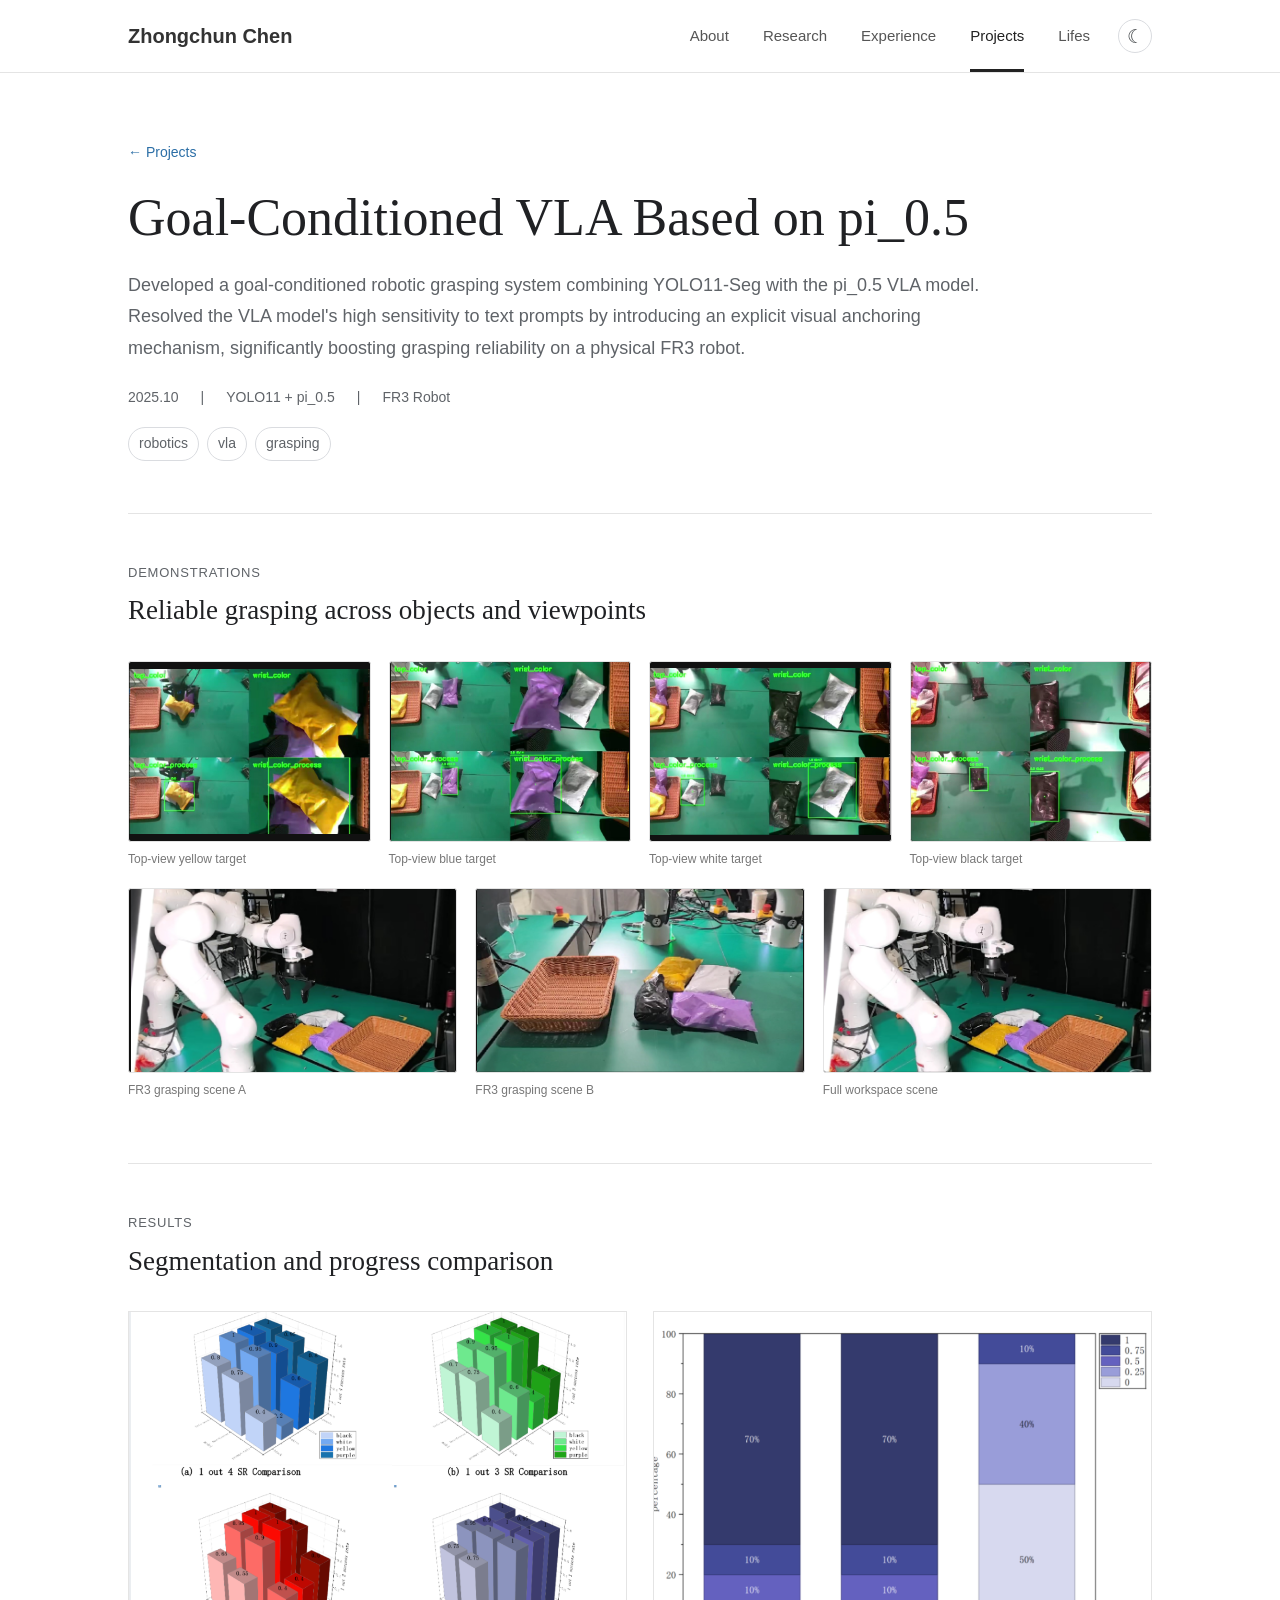
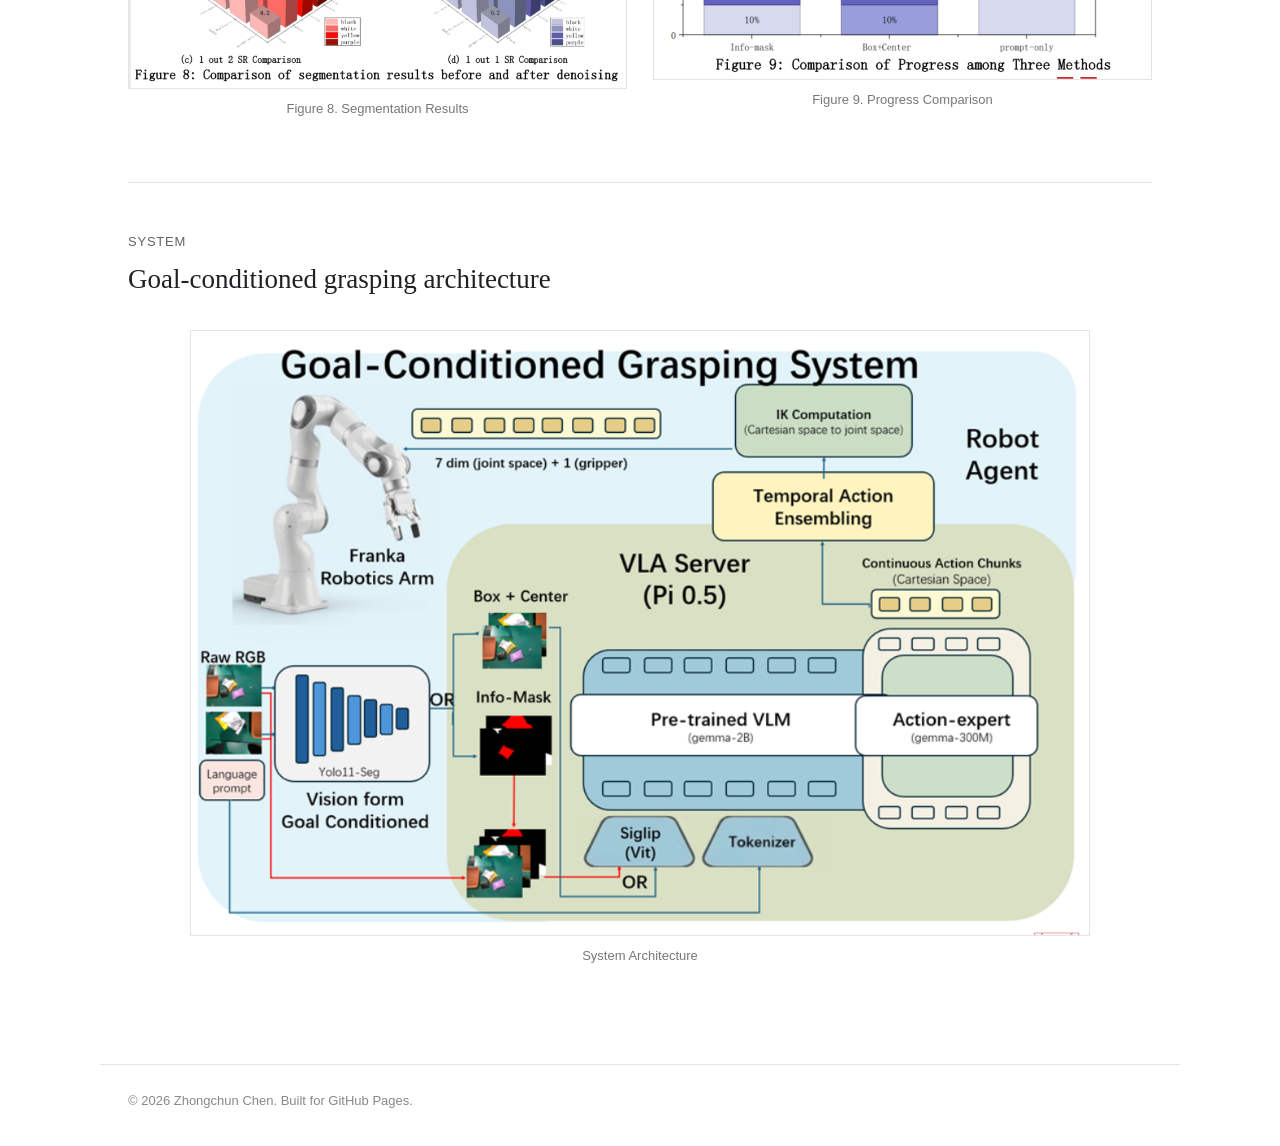
==== commit 817c103a: "content: date and sort project cards" ====
--- a/reliable_grasp/index.html
+++ b/reliable_grasp/index.html
@@ -1,10 +1,10 @@
 <!doctype html><html lang="en"><head><meta charset="utf-8"><meta name="viewport" content="width=device-width,initial-scale=1">
 <meta name="description" content="Zhongchun Chen — academic homepage"><title>Reliable Grasp | Zhongchun Chen</title>
 <script>document.documentElement.dataset.theme=localStorage.getItem("theme")||"light";</script>
-<link rel="stylesheet" href="../assets/style.css?v=8"><link rel="stylesheet" href="../assets/theme.css?v=1"></head><body>
+<link rel="stylesheet" href="../assets/style.css?v=8"><link rel="stylesheet" href="../assets/theme.css?v=4"></head><body>
 <header class="site-header"><div class="header-inner"><a class="brand" href="../index.html">Zhongchun Chen</a><div class="nav-actions"><nav><a class="" href="../index.html">About</a><a class="" href="../research.html">Research</a><a class="" href="../experience.html">Experience</a><a class="active" href="../projects.html">Projects</a><a class="" href="../life.html">Lifes</a></nav><button class="theme-toggle" type="button" aria-label="Switch to dark mode" title="Switch color theme"><span aria-hidden="true">☾</span></button></div></div></header>
 <main><link rel="stylesheet" href="../assets/project-detail.css?v=1">
-<section class="project-hero"><p class="project-kicker"><a href="../projects.html">← Projects</a></p><h1>Goal-Conditioned VLA based on pi_0.5</h1><p class="project-lead">Developed a goal-conditioned robotic grasping system combining YOLO11-Seg with the pi_0.5 VLA model. Resolved the VLA model&#x27;s high sensitivity to text prompts by introducing an explicit visual anchoring mechanism, significantly boosting grasping reliability on a physical FR3 robot.</p><div class="project-meta"><span>2025.09 - 2025.12</span><span aria-hidden="true">|</span><span>YOLO11 + pi_0.5</span><span aria-hidden="true">|</span><span>FR3 Robot</span></div><div class="project-tags"><span>robotics</span><span>vla</span><span>grasping</span></div></section>
+<section class="project-hero"><p class="project-kicker"><a href="../projects.html">← Projects</a></p><h1>Goal-Conditioned VLA Based on pi_0.5</h1><p class="project-lead">Developed a goal-conditioned robotic grasping system combining YOLO11-Seg with the pi_0.5 VLA model. Resolved the VLA model&#x27;s high sensitivity to text prompts by introducing an explicit visual anchoring mechanism, significantly boosting grasping reliability on a physical FR3 robot.</p><div class="project-meta"><span>2025.10</span><span aria-hidden="true">|</span><span>YOLO11 + pi_0.5</span><span aria-hidden="true">|</span><span>FR3 Robot</span></div><div class="project-tags"><span>robotics</span><span>vla</span><span>grasping</span></div></section>
 <section class="project-section"><div class="project-heading"><p>Demonstrations</p><h2>Reliable grasping across objects and viewpoints</h2></div><div class="demo-grid"><article class="demo-card"><video class="autoplay-demo" autoplay loop muted playsinline preload="metadata" poster="../assets/content/projects/reliable_grasp/demo_01.jpg"><source src="../assets/content/projects/reliable_grasp/demo_01.mp4" type="video/mp4">Your browser does not support the video tag.</video><span>Top-view yellow target</span></article><article class="demo-card"><video class="autoplay-demo" autoplay loop muted playsinline preload="metadata" poster="../assets/content/projects/reliable_grasp/demo_02.jpg"><source src="../assets/content/projects/reliable_grasp/demo_02.mp4" type="video/mp4">Your browser does not support the video tag.</video><span>Top-view blue target</span></article><article class="demo-card"><video class="autoplay-demo" autoplay loop muted playsinline preload="metadata" poster="../assets/content/projects/reliable_grasp/demo_03.jpg"><source src="../assets/content/projects/reliable_grasp/demo_03.mp4" type="video/mp4">Your browser does not support the video tag.</video><span>Top-view white target</span></article><article class="demo-card"><video class="autoplay-demo" autoplay loop muted playsinline preload="metadata" poster="../assets/content/projects/reliable_grasp/demo_04.jpg"><source src="../assets/content/projects/reliable_grasp/demo_04.mp4" type="video/mp4">Your browser does not support the video tag.</video><span>Top-view black target</span></article><article class="demo-card"><video class="autoplay-demo" autoplay loop muted playsinline preload="metadata" poster="../assets/content/projects/reliable_grasp/demo_05.jpg"><source src="../assets/content/projects/reliable_grasp/demo_05.mp4" type="video/mp4">Your browser does not support the video tag.</video><span>FR3 grasping scene A</span></article><article class="demo-card"><video class="autoplay-demo" autoplay loop muted playsinline preload="metadata" poster="../assets/content/projects/reliable_grasp/demo_06.jpg"><source src="../assets/content/projects/reliable_grasp/demo_06.mp4" type="video/mp4">Your browser does not support the video tag.</video><span>FR3 grasping scene B</span></article><article class="demo-card"><video class="autoplay-demo" autoplay loop muted playsinline preload="metadata" poster="../assets/content/projects/reliable_grasp/demo_07.jpg"><source src="../assets/content/projects/reliable_grasp/demo_07.mp4" type="video/mp4">Your browser does not support the video tag.</video><span>Full workspace scene</span></article></div></section>
 <section class="project-section"><div class="project-heading"><p>Results</p><h2>Segmentation and progress comparison</h2></div><div class="result-grid"><figure><img src="../assets/content/projects/reliable_grasp/chart_segmentation.png" alt="Segmentation result comparison chart"><figcaption>Figure 8. Segmentation Results</figcaption></figure><figure><img src="../assets/content/projects/reliable_grasp/chart_progress.png" alt="Progress comparison chart"><figcaption>Figure 9. Progress Comparison</figcaption></figure></div></section>
 <section class="project-section"><div class="project-heading"><p>System</p><h2>Goal-conditioned grasping architecture</h2></div><figure class="architecture-figure"><img src="../assets/content/projects/reliable_grasp/system_architecture.png" alt="Goal-conditioned grasping system architecture"><figcaption>System Architecture</figcaption></figure></section>
--- a/assets/style.css
+++ b/assets/style.css
@@ -1 +1 @@
-:root{--ink:#202124;--muted:#5f6368;--line:#e4e4e4;--link:#2b6ea6;--max:1080px}*{box-sizing:border-box}html{scroll-behavior:smooth}body{margin:0;color:var(--ink);font:16px/1.65 -apple-system,BlinkMacSystemFont,"Segoe UI",Arial,sans-serif;background:#fff}a{color:var(--link);text-decoration:none}a:hover{text-decoration:underline}.site-header{border-bottom:1px solid var(--line);background:#fff}.header-inner{max-width:var(--max);margin:auto;min-height:72px;padding:0 28px;display:flex;align-items:center;justify-content:space-between}.brand{color:#333;font-size:20px;font-weight:700}.brand:hover{text-decoration:none}nav{display:flex;gap:34px}nav a{color:#555;font-size:15px;padding:24px 0 20px;border-bottom:3px solid transparent}nav a.active{color:#222;border-color:#222}main,footer{max-width:var(--max);margin:auto;padding-left:28px;padding-right:28px}.about{display:grid;grid-template-columns:300px 1fr;gap:58px;padding:72px 0 62px}.portrait{width:100%;aspect-ratio:1/1;object-fit:cover;border-radius:3px}.about-copy h1,.page-intro h1{margin:0 0 10px;font-family:Georgia,serif;font-size:36px;line-height:1.2;font-weight:500}.about-copy p{margin:13px 0}.role{color:var(--muted)}.socials{margin-top:25px;font-size:15px}.socials span{color:#aaa;margin:0 5px}.placeholder-link{color:#888;border-bottom:1px dashed #aaa}.content-section{padding:42px 0;border-top:1px solid var(--line)}h2{margin:0 0 26px;padding-bottom:10px;border-bottom:1px solid #bbb;font-family:Georgia,serif;font-size:26px;font-weight:500}.heading-row{display:flex;align-items:baseline;justify-content:space-between}.heading-row h2{flex:1}.heading-row>a{margin-left:24px}.updates{list-style:none;margin:0;padding:0;max-width:850px}.updates li{display:grid;grid-template-columns:90px 1fr;gap:18px;margin:9px 0}.updates time,.timeline-row time{color:#777;font-family:monospace}.publication{display:grid;grid-template-columns:230px 1fr;gap:30px;padding:26px 0;border-bottom:1px solid var(--line)}.publication img{width:100%;height:145px;object-fit:cover;background:#f5f5f5}.publication h3{margin:0 0 7px;font-family:Georgia,serif;font-size:20px;font-weight:600}.publication p{margin:3px 0}.authors{color:#444}.venue{font-style:italic;color:#666}.pub-links{margin-top:6px}.pub-links a{margin-right:7px}.summary{margin-top:10px!important;color:#555}.page-intro{max-width:840px;padding:70px 0 44px}.page-intro p{font-size:18px;color:#555}.back{font-size:14px!important}.timeline-row{display:grid;grid-template-columns:150px 1fr;gap:28px;padding:23px 0;border-bottom:1px solid var(--line)}.timeline-row h3{margin:0;font-size:19px}.timeline-row p{margin:5px 0}.filters{display:flex;flex-wrap:wrap;gap:4px;padding:4px 0 30px}.filters button{border:0;background:none;padding:7px 12px;color:#777;cursor:pointer;text-transform:uppercase;font-size:12px;letter-spacing:.04em}.filters button.active,.filters button:hover{background:#222;color:#fff}.portfolio-grid{display:grid;grid-template-columns:repeat(3,1fr);gap:18px;padding-bottom:60px}.portfolio-card{position:relative;display:block;aspect-ratio:4/3;overflow:hidden;background:#eee}.portfolio-card[hidden]{display:none}.portfolio-card img{width:100%;height:100%;object-fit:cover;transition:transform .35s ease}.card-overlay{position:absolute;inset:0;display:flex;flex-direction:column;justify-content:flex-end;padding:22px;color:#fff;background:linear-gradient(transparent 20%,rgba(0,0,0,.88));opacity:0;transition:opacity .25s}.card-overlay strong{font-size:19px;line-height:1.25}.card-overlay small{margin-top:7px;line-height:1.45}.portfolio-card:hover img{transform:scale(1.035)}.portfolio-card:hover .card-overlay,.portfolio-card:focus .card-overlay{opacity:1}.subpage-links{display:flex;gap:16px;padding:0 0 70px}.subpage-links a{padding:10px 18px;border:1px solid #bbb;color:#333}footer{margin-top:35px;padding-top:25px;padding-bottom:35px;border-top:1px solid var(--line);color:#888;font-size:13px}@media(max-width:760px){.header-inner{display:block;padding-top:14px}.brand{display:block}.header-inner nav{gap:20px;overflow:auto}.header-inner nav a{padding:12px 0 10px}.about{grid-template-columns:1fr;padding-top:40px;gap:30px}.portrait{max-width:340px}.publication{grid-template-columns:1fr}.publication img{height:auto;max-width:420px}.portfolio-grid{grid-template-columns:1fr 1fr}.timeline-row{grid-template-columns:1fr;gap:3px}}@media(max-width:480px){main,footer,.header-inner{padding-left:18px;padding-right:18px}.portfolio-grid{grid-template-columns:1fr}.updates li{grid-template-columns:72px 1fr}.card-overlay{opacity:1}}
+:root{--ink:#202124;--muted:#5f6368;--line:#e4e4e4;--link:#2b6ea6;--max:1080px}*{box-sizing:border-box}html{scroll-behavior:smooth}body{margin:0;color:var(--ink);font:16px/1.65 -apple-system,BlinkMacSystemFont,"Segoe UI",Arial,sans-serif;background:#fff}a{color:var(--link);text-decoration:none}a:hover{text-decoration:underline}.site-header{border-bottom:1px solid var(--line);background:#fff}.header-inner{max-width:var(--max);margin:auto;min-height:72px;padding:0 28px;display:flex;align-items:center;justify-content:space-between}.brand{color:#333;font-size:20px;font-weight:700}.brand:hover{text-decoration:none}nav{display:flex;gap:34px}nav a{color:#555;font-size:15px;padding:24px 0 20px;border-bottom:3px solid transparent}nav a.active{color:#222;border-color:#222}main,footer{max-width:var(--max);margin:auto;padding-left:28px;padding-right:28px}.about{display:grid;grid-template-columns:300px 1fr;gap:58px;padding:72px 0 62px}.portrait{width:100%;aspect-ratio:1/1;object-fit:cover;border-radius:3px}.about-copy h1,.page-intro h1{margin:0 0 10px;font-family:Georgia,serif;font-size:36px;line-height:1.2;font-weight:500}.about-copy p{margin:13px 0}.role{color:var(--muted)}.socials{margin-top:25px;font-size:15px}.socials span{color:#aaa;margin:0 5px}.placeholder-link{color:#888;border-bottom:1px dashed #aaa}.content-section{padding:42px 0;border-top:1px solid var(--line)}h2{margin:0 0 26px;padding-bottom:10px;border-bottom:1px solid #bbb;font-family:Georgia,serif;font-size:26px;font-weight:500}.heading-row{display:flex;align-items:baseline;justify-content:space-between}.heading-row h2{flex:1}.heading-row>a{margin-left:24px}.updates{list-style:none;margin:0;padding:0;max-width:850px}.updates li{display:grid;grid-template-columns:145px minmax(0,1fr);gap:18px;margin:9px 0}.updates time{white-space:nowrap}.updates time,.timeline-row time{color:#777;font-family:monospace}.publication{display:grid;grid-template-columns:230px 1fr;gap:30px;padding:26px 0;border-bottom:1px solid var(--line)}.publication img{width:100%;height:145px;object-fit:cover;background:#f5f5f5}.publication h3{margin:0 0 7px;font-family:Georgia,serif;font-size:20px;font-weight:600}.publication p{margin:3px 0}.authors{color:#444}.venue{font-style:italic;color:#666}.pub-links{margin-top:6px}.pub-links a{margin-right:7px}.summary{margin-top:10px!important;color:#555}.page-intro{max-width:840px;padding:70px 0 44px}.page-intro p{font-size:18px;color:#555}.back{font-size:14px!important}.timeline-row{display:grid;grid-template-columns:150px 1fr;gap:28px;padding:23px 0;border-bottom:1px solid var(--line)}.timeline-row h3{margin:0;font-size:19px}.timeline-row p{margin:5px 0}.filters{display:flex;flex-wrap:wrap;gap:4px;padding:4px 0 30px}.filters button{border:0;background:none;padding:7px 12px;color:#777;cursor:pointer;text-transform:uppercase;font-size:12px;letter-spacing:.04em}.filters button.active,.filters button:hover{background:#222;color:#fff}.portfolio-grid{display:grid;grid-template-columns:repeat(3,1fr);gap:18px;padding-bottom:60px}.portfolio-card{position:relative;display:block;aspect-ratio:4/3;overflow:hidden;background:#eee}.portfolio-card[hidden]{display:none}.portfolio-card img{width:100%;height:100%;object-fit:cover;transition:transform .35s ease}.card-overlay{position:absolute;inset:0;display:flex;flex-direction:column;justify-content:flex-end;padding:22px;color:#fff;background:linear-gradient(transparent 20%,rgba(0,0,0,.88));opacity:0;transition:opacity .25s}.card-overlay strong{font-size:19px;line-height:1.25}.card-overlay small{margin-top:7px;line-height:1.45}.portfolio-card:hover img{transform:scale(1.035)}.portfolio-card:hover .card-overlay,.portfolio-card:focus .card-overlay{opacity:1}.subpage-links{display:flex;gap:16px;padding:0 0 70px}.subpage-links a{padding:10px 18px;border:1px solid #bbb;color:#333}footer{margin-top:35px;padding-top:25px;padding-bottom:35px;border-top:1px solid var(--line);color:#888;font-size:13px}@media(max-width:760px){.header-inner{display:block;padding-top:14px}.brand{display:block}.header-inner nav{gap:20px;overflow:auto}.header-inner nav a{padding:12px 0 10px}.about{grid-template-columns:1fr;padding-top:40px;gap:30px}.portrait{max-width:340px}.publication{grid-template-columns:1fr}.publication img{height:auto;max-width:420px}.portfolio-grid{grid-template-columns:1fr 1fr}.timeline-row{grid-template-columns:1fr;gap:3px}}@media(max-width:480px){main,footer,.header-inner{padding-left:18px;padding-right:18px}.portfolio-grid{grid-template-columns:1fr}.updates li{grid-template-columns:132px minmax(0,1fr);gap:10px}.card-overlay{opacity:1}}
--- a/assets/theme.css
+++ b/assets/theme.css
@@ -13,6 +13,40 @@
   display: flex;
   align-items: center;
   gap: 14px;
+}
+
+.experience-heading {
+  display: block;
+}
+
+.experience-heading h3,
+.experience-role {
+  display: block;
+  margin: 0;
+  font-size: 19px;
+  font-weight: 600;
+  line-height: 1.4;
+}
+
+.experience-role {
+  color: var(--muted);
+}
+
+.experience-details {
+  position: relative;
+  margin-left: 2px !important;
+  padding-left: 18px;
+}
+
+.experience-details::before {
+  position: absolute;
+  top: 0;
+  bottom: 0;
+  left: 2px;
+  width: 3px;
+  border-radius: 2px;
+  background: var(--muted);
+  content: "";
 }
 
 .portrait-figure {
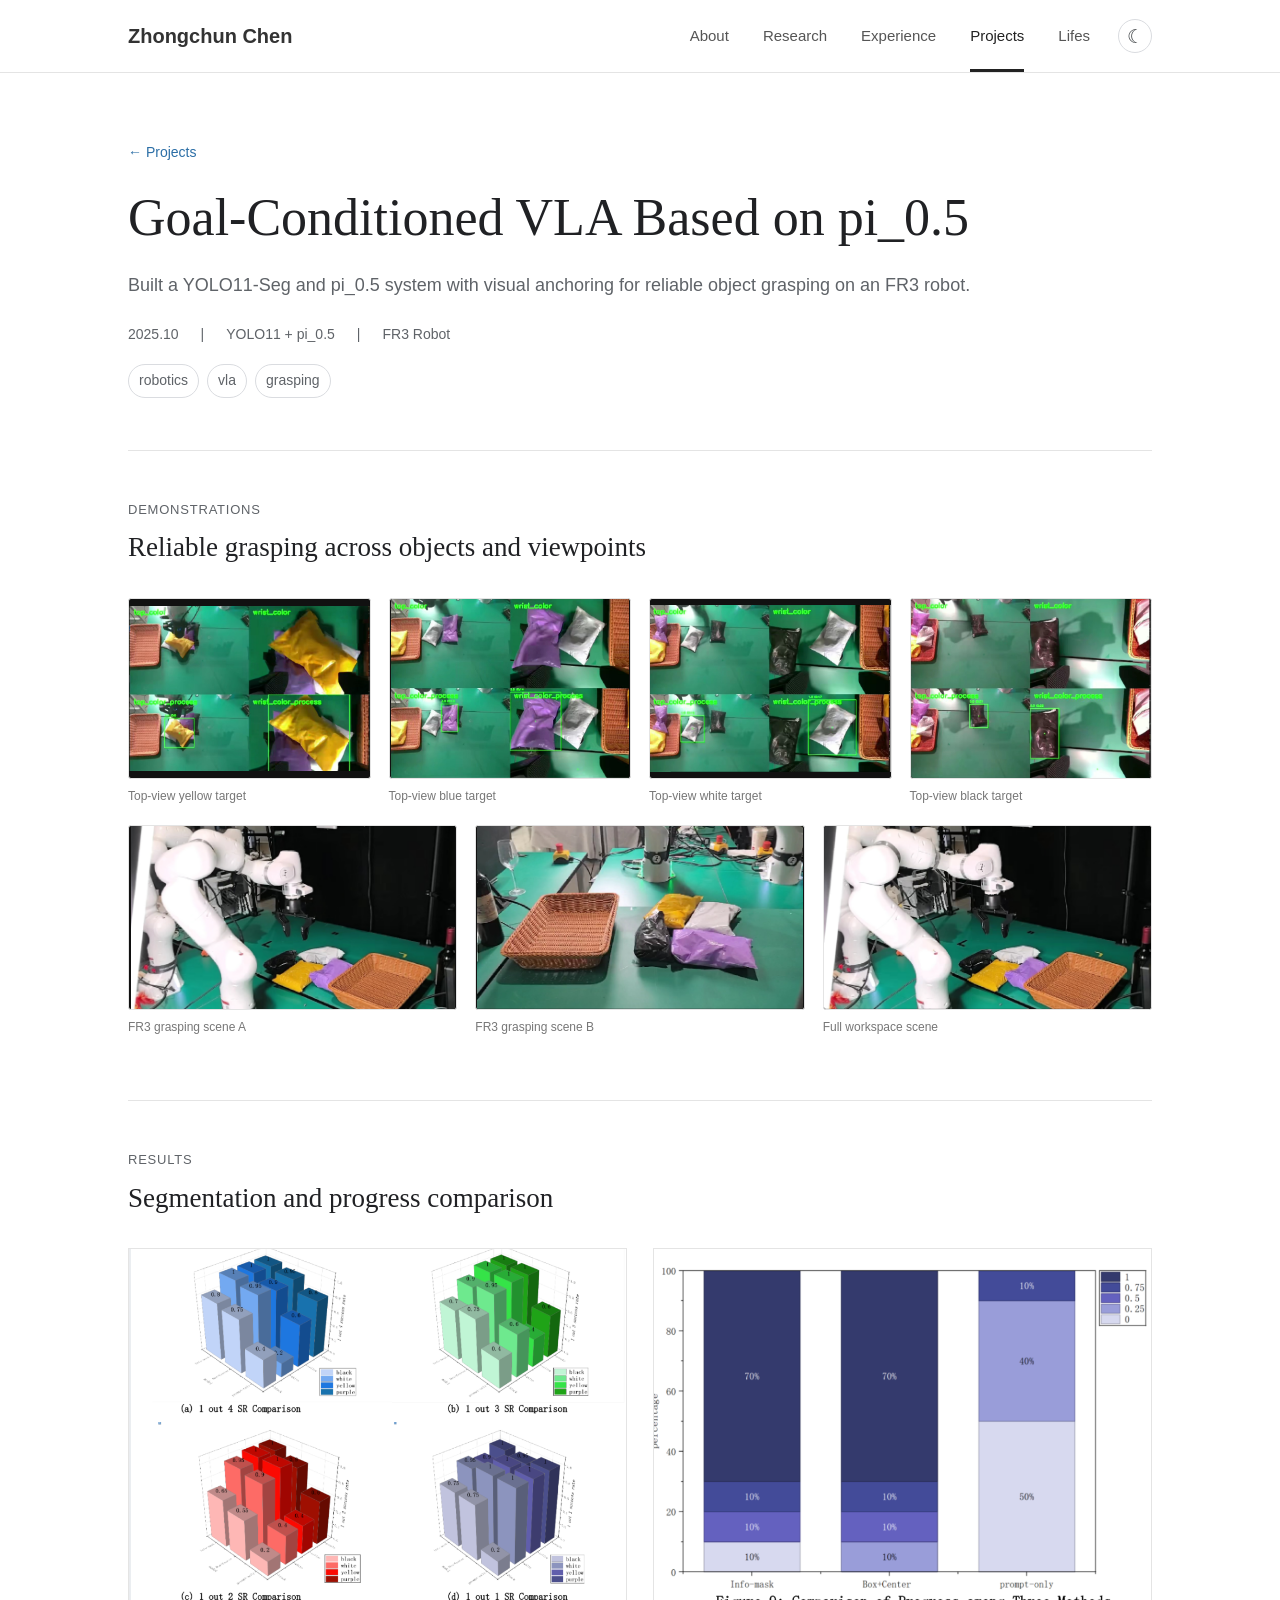
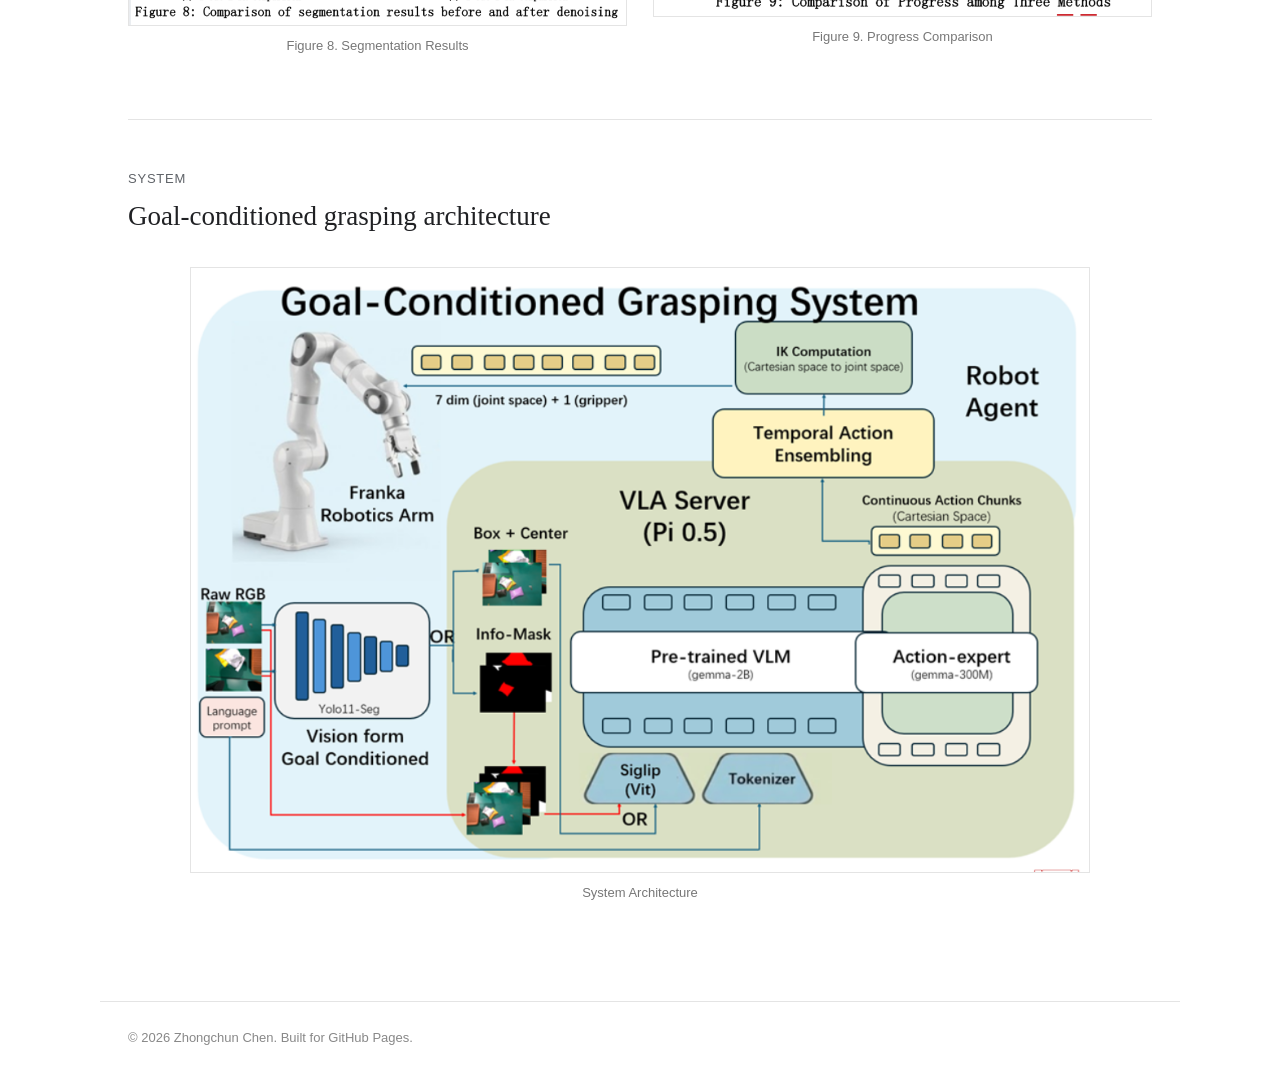
==== commit eb411d85: "content: refine robot project cards" ====
--- a/reliable_grasp/index.html
+++ b/reliable_grasp/index.html
@@ -4,7 +4,7 @@
 <link rel="stylesheet" href="../assets/style.css?v=8"><link rel="stylesheet" href="../assets/theme.css?v=4"></head><body>
 <header class="site-header"><div class="header-inner"><a class="brand" href="../index.html">Zhongchun Chen</a><div class="nav-actions"><nav><a class="" href="../index.html">About</a><a class="" href="../research.html">Research</a><a class="" href="../experience.html">Experience</a><a class="active" href="../projects.html">Projects</a><a class="" href="../life.html">Lifes</a></nav><button class="theme-toggle" type="button" aria-label="Switch to dark mode" title="Switch color theme"><span aria-hidden="true">☾</span></button></div></div></header>
 <main><link rel="stylesheet" href="../assets/project-detail.css?v=1">
-<section class="project-hero"><p class="project-kicker"><a href="../projects.html">← Projects</a></p><h1>Goal-Conditioned VLA Based on pi_0.5</h1><p class="project-lead">Developed a goal-conditioned robotic grasping system combining YOLO11-Seg with the pi_0.5 VLA model. Resolved the VLA model&#x27;s high sensitivity to text prompts by introducing an explicit visual anchoring mechanism, significantly boosting grasping reliability on a physical FR3 robot.</p><div class="project-meta"><span>2025.10</span><span aria-hidden="true">|</span><span>YOLO11 + pi_0.5</span><span aria-hidden="true">|</span><span>FR3 Robot</span></div><div class="project-tags"><span>robotics</span><span>vla</span><span>grasping</span></div></section>
+<section class="project-hero"><p class="project-kicker"><a href="../projects.html">← Projects</a></p><h1>Goal-Conditioned VLA Based on pi_0.5</h1><p class="project-lead">Built a YOLO11-Seg and pi_0.5 system with visual anchoring for reliable object grasping on an FR3 robot.</p><div class="project-meta"><span>2025.10</span><span aria-hidden="true">|</span><span>YOLO11 + pi_0.5</span><span aria-hidden="true">|</span><span>FR3 Robot</span></div><div class="project-tags"><span>robotics</span><span>vla</span><span>grasping</span></div></section>
 <section class="project-section"><div class="project-heading"><p>Demonstrations</p><h2>Reliable grasping across objects and viewpoints</h2></div><div class="demo-grid"><article class="demo-card"><video class="autoplay-demo" autoplay loop muted playsinline preload="metadata" poster="../assets/content/projects/reliable_grasp/demo_01.jpg"><source src="../assets/content/projects/reliable_grasp/demo_01.mp4" type="video/mp4">Your browser does not support the video tag.</video><span>Top-view yellow target</span></article><article class="demo-card"><video class="autoplay-demo" autoplay loop muted playsinline preload="metadata" poster="../assets/content/projects/reliable_grasp/demo_02.jpg"><source src="../assets/content/projects/reliable_grasp/demo_02.mp4" type="video/mp4">Your browser does not support the video tag.</video><span>Top-view blue target</span></article><article class="demo-card"><video class="autoplay-demo" autoplay loop muted playsinline preload="metadata" poster="../assets/content/projects/reliable_grasp/demo_03.jpg"><source src="../assets/content/projects/reliable_grasp/demo_03.mp4" type="video/mp4">Your browser does not support the video tag.</video><span>Top-view white target</span></article><article class="demo-card"><video class="autoplay-demo" autoplay loop muted playsinline preload="metadata" poster="../assets/content/projects/reliable_grasp/demo_04.jpg"><source src="../assets/content/projects/reliable_grasp/demo_04.mp4" type="video/mp4">Your browser does not support the video tag.</video><span>Top-view black target</span></article><article class="demo-card"><video class="autoplay-demo" autoplay loop muted playsinline preload="metadata" poster="../assets/content/projects/reliable_grasp/demo_05.jpg"><source src="../assets/content/projects/reliable_grasp/demo_05.mp4" type="video/mp4">Your browser does not support the video tag.</video><span>FR3 grasping scene A</span></article><article class="demo-card"><video class="autoplay-demo" autoplay loop muted playsinline preload="metadata" poster="../assets/content/projects/reliable_grasp/demo_06.jpg"><source src="../assets/content/projects/reliable_grasp/demo_06.mp4" type="video/mp4">Your browser does not support the video tag.</video><span>FR3 grasping scene B</span></article><article class="demo-card"><video class="autoplay-demo" autoplay loop muted playsinline preload="metadata" poster="../assets/content/projects/reliable_grasp/demo_07.jpg"><source src="../assets/content/projects/reliable_grasp/demo_07.mp4" type="video/mp4">Your browser does not support the video tag.</video><span>Full workspace scene</span></article></div></section>
 <section class="project-section"><div class="project-heading"><p>Results</p><h2>Segmentation and progress comparison</h2></div><div class="result-grid"><figure><img src="../assets/content/projects/reliable_grasp/chart_segmentation.png" alt="Segmentation result comparison chart"><figcaption>Figure 8. Segmentation Results</figcaption></figure><figure><img src="../assets/content/projects/reliable_grasp/chart_progress.png" alt="Progress comparison chart"><figcaption>Figure 9. Progress Comparison</figcaption></figure></div></section>
 <section class="project-section"><div class="project-heading"><p>System</p><h2>Goal-conditioned grasping architecture</h2></div><figure class="architecture-figure"><img src="../assets/content/projects/reliable_grasp/system_architecture.png" alt="Goal-conditioned grasping system architecture"><figcaption>System Architecture</figcaption></figure></section>
